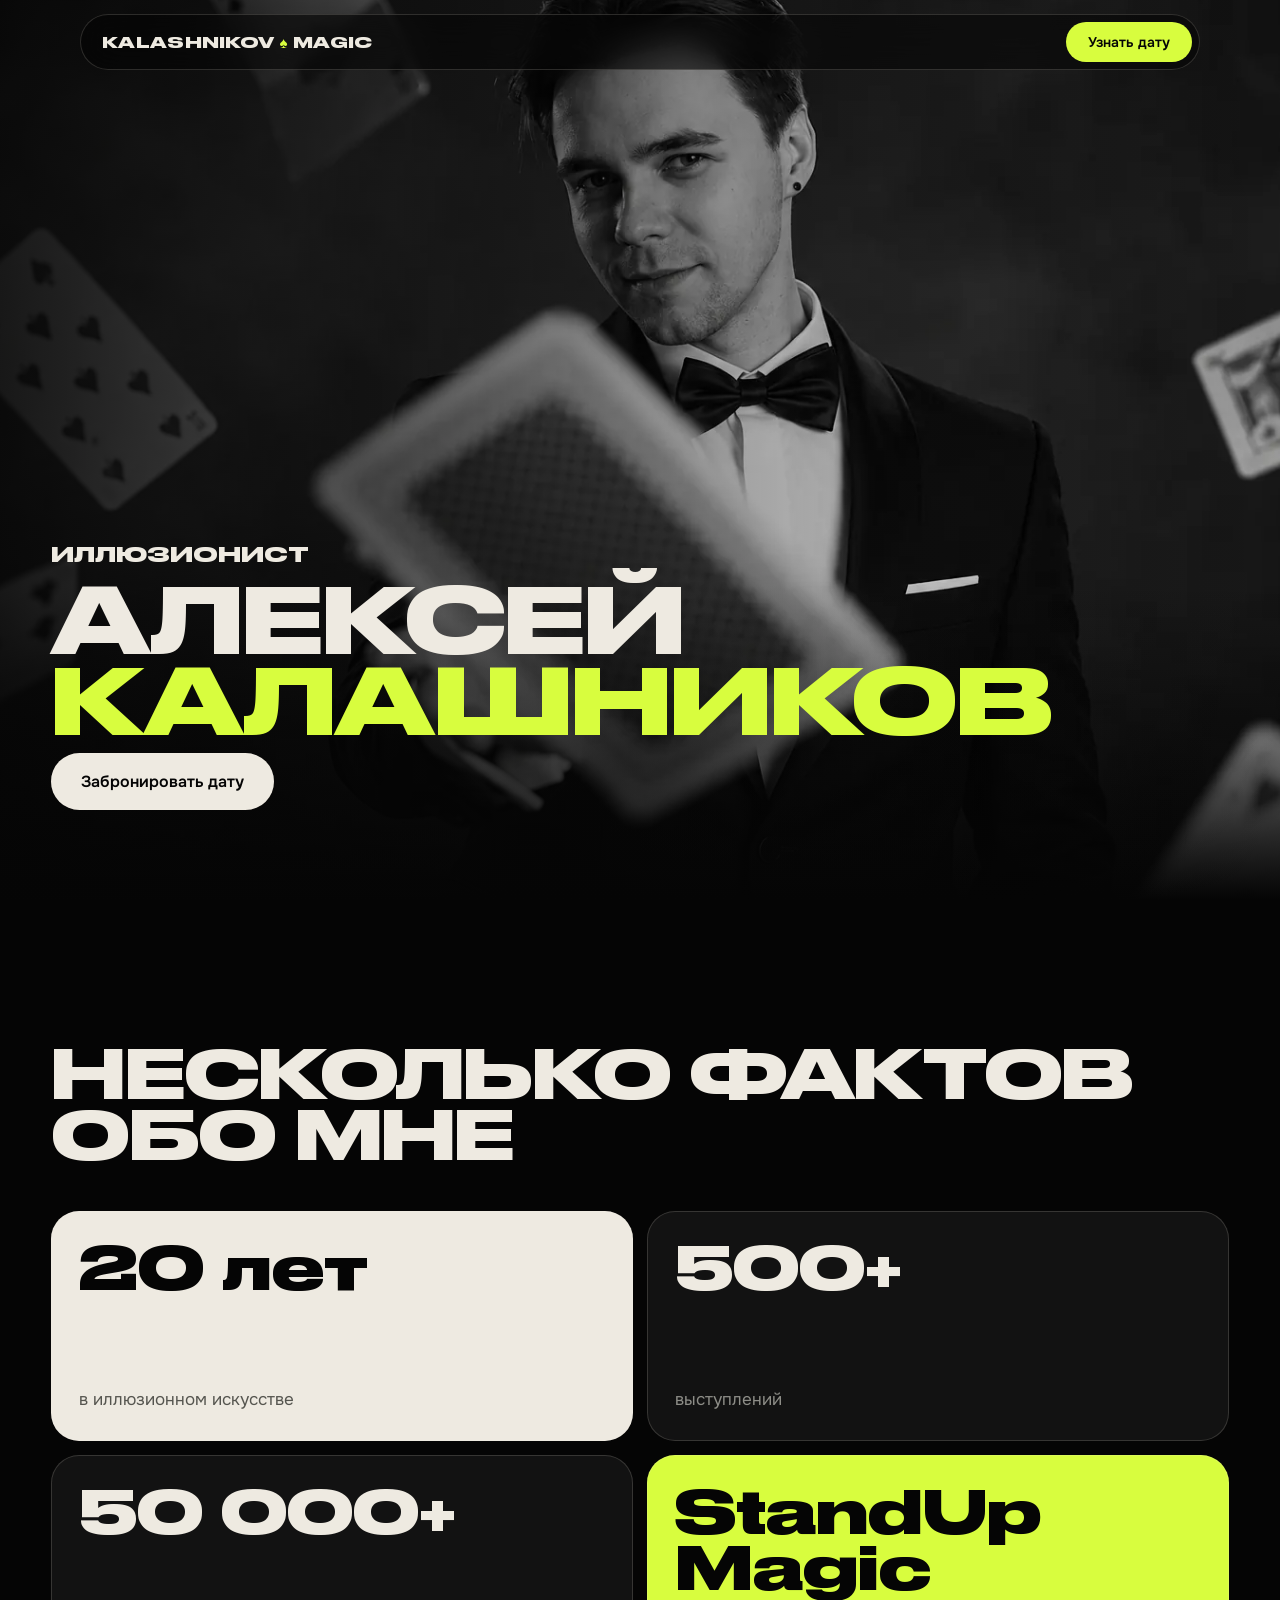
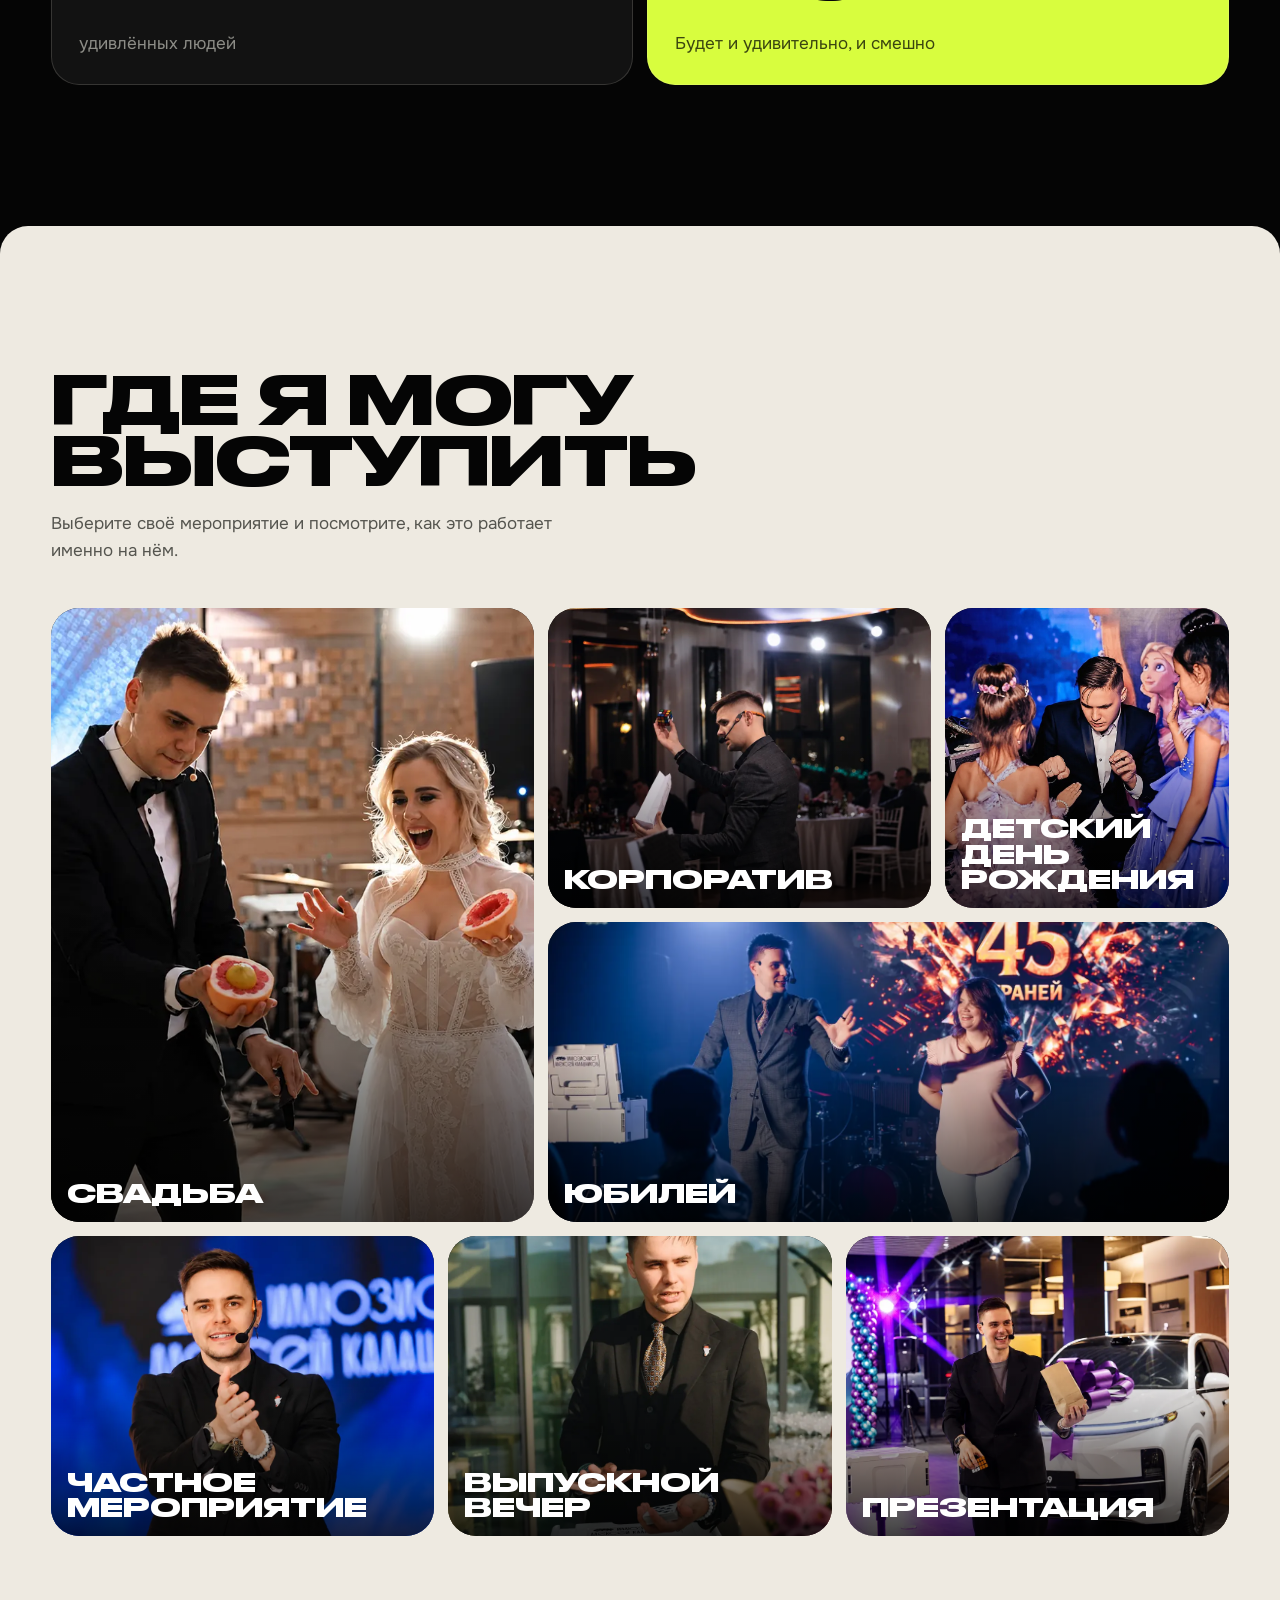
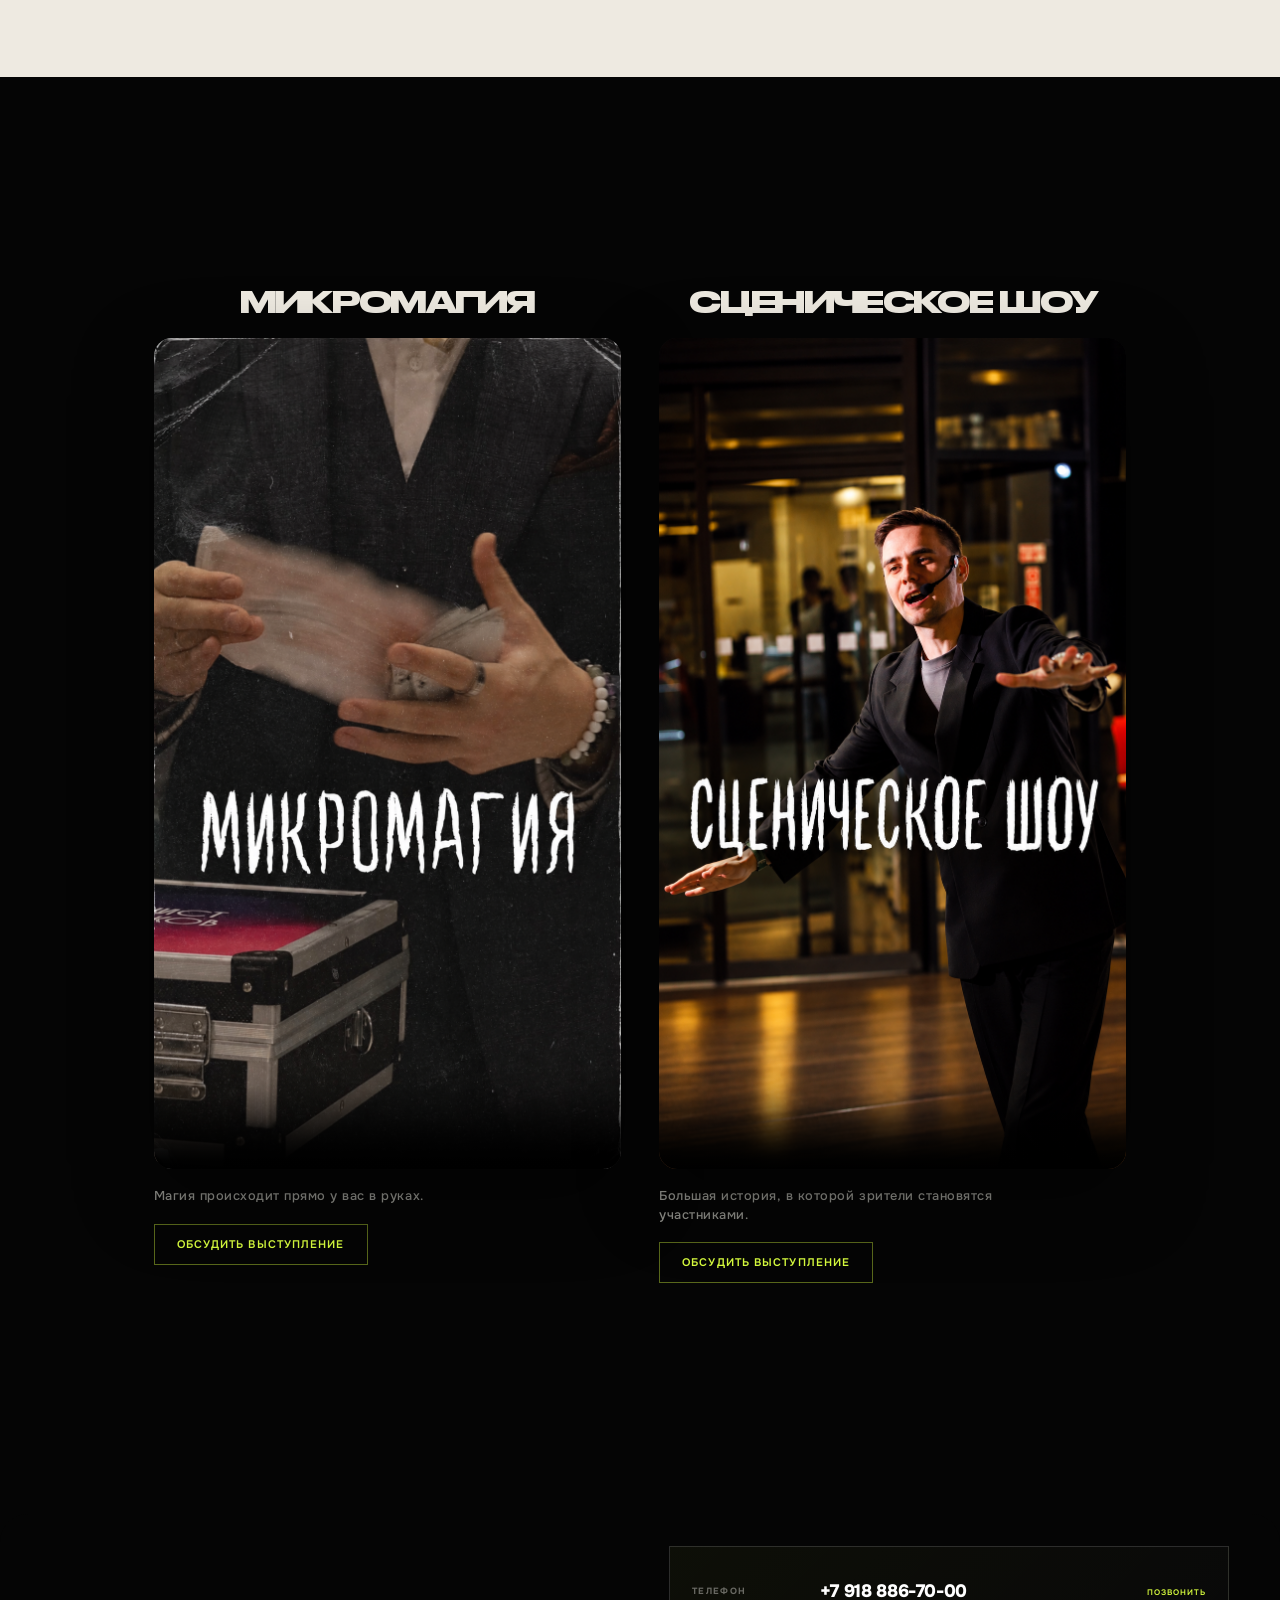
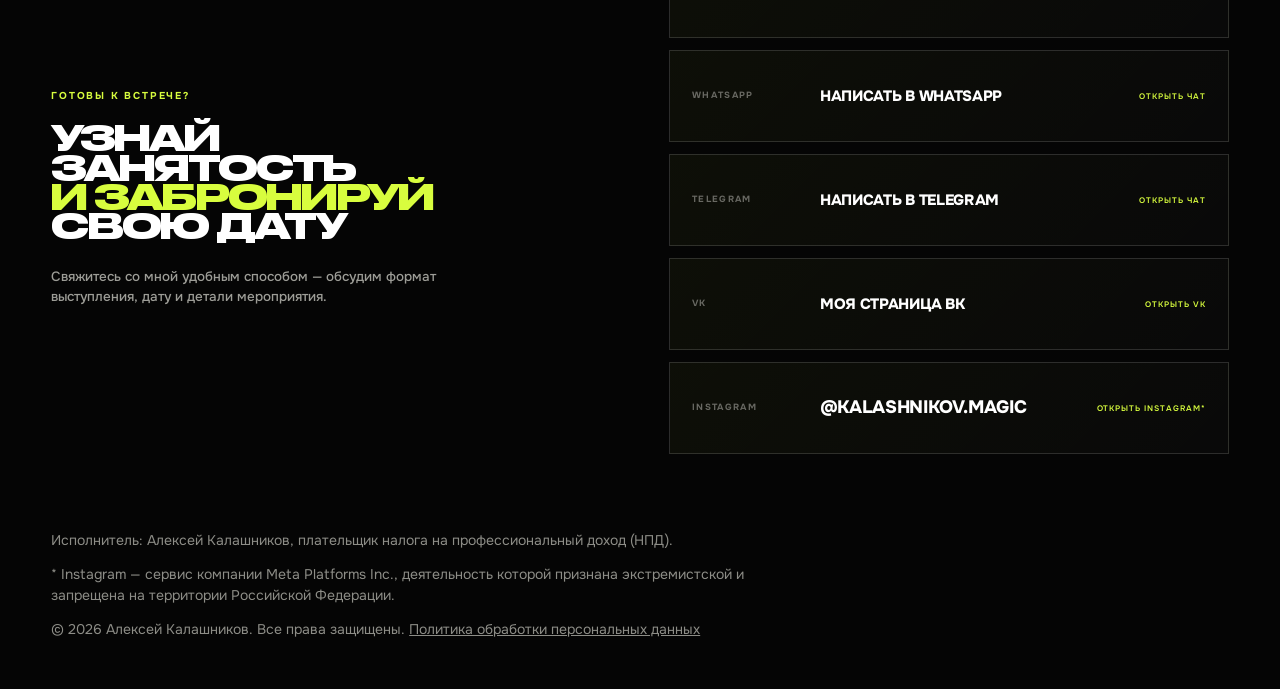
==== index.html @ 6cd31804 "Уменьшить названия форматов выступлений" ====
<!doctype html>
<html lang="ru">
<head>
<meta charset="UTF-8">
<meta name="viewport" content="width=device-width, initial-scale=1, viewport-fit=cover">
<meta name="theme-color" content="#050505">
<title>Фокусник в Ставрополе — иллюзионист Алексей Калашников</title>
<meta name="description" content="Иллюзионист Алексей Калашников в Ставрополе: современная интерактивная магия с юмором для свадеб, корпоративов, юбилеев и презентаций.">
<meta property="og:title" content="Фокусник в Ставрополе — Алексей Калашников"><link rel="canonical" href="https://фокусник-ставрополь.рф/"><meta property="og:image" content="img/hero.webp">
<link rel="preconnect" href="https://fonts.googleapis.com"><link rel="preconnect" href="https://fonts.gstatic.com" crossorigin>
<link href="https://fonts.googleapis.com/css2?family=Onest:wght@400;500;600&display=swap" rel="stylesheet">
<style>
@font-face{font-family:Druk;src:url(druk.woff) format("woff");font-weight:100 900;font-display:swap}
:root{--ink:#050505;--bone:#eeeae1;--lime:#d8fd3e;--mute:#8d8d87;--line:rgba(238,234,225,.16);--r:28px;--ease:cubic-bezier(.22,1,.36,1);--d:Druk,Impact,sans-serif;--b:Onest,system-ui,sans-serif}
*{box-sizing:border-box}html{background:var(--ink);scroll-behavior:smooth;overflow-x:clip}
body{margin:0;width:100%;max-width:100%;min-width:0;background:var(--ink);color:var(--bone);font:400 17px/1.55 var(--b);overflow-x:clip}
main,section,footer{max-width:100%;min-width:0}
img,video{display:block;max-width:100%}a{color:inherit}
h1,h2,h3{font-family:var(--d);font-weight:800;text-transform:uppercase;line-height:.92;margin:0;letter-spacing:-.01em}
h2{font-size:clamp(1.7rem,5.2vw,4.6rem)}
section{padding:clamp(72px,11vw,150px) clamp(18px,4vw,56px)}
.wrap{max-width:1320px;margin:0 auto}
:focus-visible{outline:3px solid var(--lime);outline-offset:3px}
.btn{display:inline-flex;align-items:center;gap:.6em;padding:18px 30px;border-radius:99px;background:var(--lime);color:var(--ink);font:600 16px var(--b);text-decoration:none;border:0;cursor:pointer;transition:transform .35s var(--ease)}
.btn:hover{transform:scale(1.05) rotate(-1.5deg)}
.btn.ghost{background:transparent;color:var(--bone);box-shadow:inset 0 0 0 1.5px var(--line)}
/* header */
.top{position:fixed;z-index:20;top:14px;left:50%;translate:-50% 0;width:min(1120px,calc(100% - 24px));display:flex;align-items:center;justify-content:space-between;padding:8px 8px 8px 22px;border-radius:99px;background:rgba(5,5,5,.55);backdrop-filter:blur(18px);box-shadow:inset 0 0 0 1px var(--line)}
.top b{white-space:nowrap;font:800 15px var(--d);letter-spacing:.02em;text-transform:uppercase}.top b i{color:var(--lime);font-style:normal}
.top .btn{padding:11px 22px;font-size:14px}
/* hero */
.hero{position:relative;min-height:100svh;padding:0;display:flex;align-items:flex-end;isolation:isolate;overflow:hidden}
.hero__img{max-width:none;position:absolute;inset:-4%;width:108%;height:108%;object-fit:cover;object-position:70% 20%;z-index:-2;transition:transform .4s ease-out}
.hero::after{content:"";position:absolute;inset:0;z-index:-1;background:linear-gradient(90deg,rgba(5,5,5,.88) 0%,rgba(5,5,5,.35) 55%,transparent),linear-gradient(0deg,var(--ink),transparent 35%)}
.hero__in{padding:0 clamp(18px,4vw,56px) clamp(40px,7vw,90px);width:100%;max-width:1320px;margin:0 auto}
h1{font-size:clamp(1.5rem,7vw,7.4rem);line-height:.9}
h1 span{display:block;overflow:visible}h1 span>em{display:block;font-style:normal;animation:rise 1.1s var(--ease) both}
h1 span:nth-child(2)>em{animation-delay:.12s;color:var(--lime)}
@keyframes rise{from{transform:translateY(105%)}}
.hero__role{text-align:left;font:800 clamp(1rem,1.6vw,1.45rem)/1 var(--d);text-transform:uppercase;margin:0 0 14px;animation:fade 1s .4s both}.hero p{max-width:34ch;font-size:clamp(18px,2vw,22px);margin:0 0 30px;animation:fade 1s .5s both}.hero .btn{background:var(--bone);color:var(--ink);box-shadow:inset 0 0 0 1px rgba(238,234,225,.16);margin-top:14px;animation:fade 1s .7s both}
@keyframes fade{from{opacity:0}}
/* facts */
.facts{display:grid;grid-template-columns:repeat(6,1fr);gap:14px;margin-top:48px}
.f{border-radius:var(--r);padding:28px;background:#121212;box-shadow:inset 0 0 0 1px var(--line);display:flex;flex-direction:column;justify-content:space-between;min-height:230px}
.f strong{font:800 clamp(1.9rem,4.6vw,4.2rem)/.95 var(--d);overflow-wrap:anywhere}.f span{color:var(--mute);margin-top:18px}
.f:nth-child(1){grid-column:span 3;background:var(--bone);color:var(--ink)}.f:nth-child(1) span{color:#55554f}
.f:nth-child(2),.f:nth-child(3){grid-column:span 3}.f:nth-child(4){grid-column:span 3;background:var(--lime);color:var(--ink)}.f:nth-child(4) span{color:#3a4510}
/* events */
.events{background:var(--bone);color:var(--ink);border-radius:var(--r) var(--r) 0 0}
.events h2{max-width:11ch}.events .sub{color:#55554f;max-width:46ch;margin:22px 0 44px}
.grid{display:grid;grid-template-columns:repeat(12,1fr);grid-auto-rows:clamp(190px,24vw,300px);gap:14px}
.ev{position:relative;overflow:hidden;border:0;padding:0;border-radius:var(--r);cursor:pointer;background:#111;color:#fff;grid-column:span 4}
.ev:nth-child(1){grid-column:span 5;grid-row:span 2}.ev:nth-child(3){grid-column:span 3}.ev:nth-child(4){grid-column:span 7}.ev:nth-child(4) img{object-position:50% 20%}
.ev img{width:100%;height:100%;object-fit:cover;object-position:var(--ev-pos,50% 50%);transition:transform .8s var(--ease)}.ev:nth-child(1){--ev-pos:50% 38%}.ev:nth-child(2){--ev-pos:50% 52%}.ev:nth-child(3){--ev-pos:50% 45%}.ev:nth-child(4){--ev-pos:50% 58%}.ev:nth-child(5){--ev-pos:50% 10%}.ev:nth-child(6){--ev-pos:50% 48%}.ev:nth-child(7){--ev-pos:50% 30%}.ev:hover img{transform:scale(1.06)}
.ev::after{content:"";position:absolute;inset:0;background:linear-gradient(0deg,rgba(0,0,0,.75),transparent 55%)}
.ev span{position:absolute;z-index:1;left:16px;bottom:16px;right:16px;text-align:left;font:800 clamp(1.1rem,2vw,1.7rem)/1 var(--d);text-transform:uppercase}
dialog{border:0;padding:0;border-radius:var(--r);background:#111;color:var(--bone);width:min(920px,calc(100% - 24px));max-height:calc(100svh - 24px);overflow:auto}
dialog::backdrop{background:rgba(0,0,0,.72);backdrop-filter:blur(8px)}
dialog[open]{animation:pop .45s var(--ease)}@keyframes pop{from{opacity:0;transform:translateY(24px) scale(.97)}}
.dl{display:grid;grid-template-columns:1fr 1fr}.dl img{width:100%;height:100%;min-height:320px;object-fit:cover}
.dl div{padding:clamp(24px,4vw,44px);display:flex;flex-direction:column;gap:20px;align-items:flex-start}.dl h3{font-size:clamp(1.8rem,4vw,3rem)}.dl p{margin:0;color:#cfcbc2}
.x{position:absolute;top:12px;right:12px;width:44px;height:44px;border-radius:50%;border:0;background:rgba(5,5,5,.7);color:#fff;font-size:24px;cursor:pointer;z-index:2}
.fm{display:grid;grid-template-columns:repeat(3,1fr);gap:18px;margin-top:48px}.scene5{position:relative;background:#050505;color:var(--bone);}.scene5__inner{width:min(76vw,1180px);margin:0 auto;padding:8vh 0 10vh;display:grid;grid-template-columns:repeat(2,minmax(0,1fr));gap:clamp(24px,3vw,48px)}.scene5__card{position:relative}.scene5__header{text-align:center;margin-bottom:24px}.scene5__header h2{margin:0;color:var(--bone);font:900 clamp(20px,2.2vw,34px)/.88 var(--d);letter-spacing:-.06em;text-transform:uppercase;white-space:nowrap}.scene5__video-wrap{position:relative;width:100%;border-radius:18px;overflow:hidden;background:#101010;box-shadow:0 26px 80px rgba(0,0,0,.45);transition:transform 500ms var(--ease),box-shadow 500ms var(--ease)}.scene5__video-wrap:hover{transform:translateY(-6px);box-shadow:0 34px 95px rgba(0,0,0,.58)}.scene5__video{display:block;width:100%;height:auto;aspect-ratio:9/16;object-fit:cover;background:#101010}.scene5__description{margin:18px 0 0;max-width:42ch;color:#8d8d87;text-align:left;font:500 clamp(12px,1vw,15px)/1.45 var(--b);letter-spacing:.04em}.scene5__booking-cta{display:inline-flex;align-items:center;justify-content:center;margin-top:18px;padding:14px 22px;color:var(--lime);text-decoration:none;border:1px solid rgba(216,253,62,.4);font:600 11px/1 var(--b);letter-spacing:.1em;text-transform:uppercase;transition:background .3s ease,color .3s ease,transform .3s ease}.scene5__booking-cta:hover{background:var(--lime);color:var(--ink);transform:translateY(-2px)}
.play i{width:64px;height:64px;border-radius:50%;background:var(--lime);display:grid;place-items:center;transition:transform .35s var(--ease)}.play:hover i{transform:scale(1.12)}
.play i::before{content:"";border-left:18px solid var(--ink);border-block:11px solid transparent;margin-left:5px}
.fc .btn{align-self:flex-start;padding:14px 24px;font-size:15px}
/* contact */
.book{background:#050505;color:var(--bone);border-radius:var(--r) var(--r) 0 0;padding-top:0;padding-bottom:0}
.contact-wrap{position:relative;max-width:1280px;min-height:0;margin:0 auto;padding:32px 0 28px;display:grid;grid-template-columns:minmax(320px,.9fr) minmax(420px,1.1fr);gap:clamp(30px,5vw,70px);align-items:center}
.contact-copy{max-width:600px}
.contact-eyebrow{margin:0 0 22px;color:var(--lime);font:700 10px/1 var(--b);letter-spacing:.18em}
.contact-copy h2{margin:0;color:#fff;font:900 clamp(24px,2.6vw,40px)/.88 var(--d);letter-spacing:-.06em;text-transform:uppercase}
.contact-copy h2 span{color:var(--lime)}
.contact-lead{max-width:43ch;margin:26px 0 0;color:#9d9d97;font:500 clamp(13px,1.05vw,16px)/1.55 var(--b)}
.contact-actions{display:flex;flex-direction:column;gap:12px;width:100%;max-width:560px;justify-self:end}
.contact-action{position:relative;display:grid;grid-template-columns:110px 1fr auto;align-items:center;gap:18px;min-height:92px;padding:20px 22px;color:#fff;text-decoration:none;border:1px solid rgba(255,255,255,.14);background:linear-gradient(135deg,rgba(216,253,62,.04),rgba(255,255,255,.015));transition:transform .4s var(--ease),border-color .35s ease,background .35s ease;overflow:hidden}
.contact-action::before{content:"";position:absolute;inset:0;width:3px;background:var(--lime);transform:scaleY(0);transform-origin:center;transition:transform .4s var(--ease)}
.contact-action:hover{transform:translateX(6px);border-color:rgba(216,253,62,.4);background:linear-gradient(135deg,rgba(216,253,62,.08),rgba(255,255,255,.02))}
.contact-action:hover::before{transform:scaleY(1)}
.contact-action-label{font:700 9px/1 var(--b);letter-spacing:.15em;color:#696963}
.contact-action strong{font:800 18px/1.1 var(--b);letter-spacing:-.02em}
.contact-action small{font:600 8px/1 var(--b);letter-spacing:.12em;color:var(--lime);white-space:nowrap}
.contact-action--whatsapp strong,.contact-action--vk strong,.contact-action--telegram strong{font-size:15px}
@media(max-width:820px){
.contact-wrap{width:88%;min-height:0;padding:36px 0 28px;display:flex;flex-direction:column;align-items:stretch;justify-content:center;gap:42px}
.contact-copy h2{font-size:clamp(22px,6.3vw,38px)}
.contact-lead{margin-top:20px;font-size:11px;line-height:1.5}
.contact-actions{max-width:none;gap:10px}
.contact-action{grid-template-columns:78px 1fr auto;gap:10px;min-height:76px;padding:15px 14px}
.contact-action strong{font-size:13px}
.contact-action--whatsapp strong,.contact-action--vk strong,.contact-action--telegram strong{font-size:12px}
.contact-action-label{font-size:8px}
.contact-action small{font-size:7px}
}
.book h2{max-width:12ch}.book .sub{max-width:44ch;margin:22px 0 40px;font-size:19px}
.tel{display:block;font:800 clamp(1.5rem,6.2vw,5.6rem)/1 var(--d);text-decoration:none;margin-bottom:34px;white-space:nowrap}
.ch{display:flex;flex-wrap:wrap;gap:12px}.ch .btn{background:var(--ink);color:var(--lime)}.ch .btn.ghost{background:transparent;color:var(--ink);box-shadow:inset 0 0 0 1.5px var(--ink)}
#pick{margin:0 0 20px;font-weight:600;min-height:1.5em}
footer{background:var(--ink);padding:48px clamp(18px,4vw,56px);color:var(--mute);font-size:14px}
footer .wrap{display:grid;gap:12px}footer p{margin:0;max-width:80ch}
@media(max-width:820px){
section{padding-left:16px;padding-right:16px}
.ev span{font-size:clamp(16px,4.2vw,22px);line-height:.95;max-width:100%;overflow-wrap:anywhere;text-shadow:0 2px 10px rgba(0,0,0,.55)}
.ev:nth-child(2) span{font-size:clamp(11px,3vw,17px)}
.ev:nth-child(3) span{font-size:clamp(12px,3.2vw,18px)}
.ev:nth-child(5) span{font-size:clamp(10px,2.8vw,15px)}
.ev:nth-child(7) span{font-size:clamp(10px,2.7vw,15px)}
/* В этой карточке уменьшаем только «Выпускной вечер». «Презентация» (7-я карточка) сохраняет стандартный размер. */
.ev:nth-child(6) span{font-size:clamp(10px,2.7vw,15px)}
.ev:nth-child(7) span{font-size:clamp(16px,4.2vw,22px)}
.top{width:calc(100vw - 24px);max-width:calc(100vw - 24px)}
.hero__in{width:100%;max-width:100%;padding-left:16px;padding-right:16px}
.scene5__inner{width:100%;padding:8vh 6vw 12vh;display:flex;flex-direction:column;gap:11vh}.scene5__header{text-align:center;margin-bottom:3vh}.scene5__header h2{font-size:8.6vw}.scene5__description{text-align:center;margin:2.2vh 5vw 0;font-size:12px}.scene5__booking-cta{align-self:center;margin-top:16px}
.fm,.dl{grid-template-columns:1fr}.dl img{min-height:220px;max-height:260px}
.facts .f,.f:nth-child(n){grid-column:span 6}.f{min-height:125px}.f:nth-child(5){flex-direction:column;align-items:flex-start}
.grid{grid-template-columns:1fr 1fr}.ev,.ev:nth-child(n){grid-column:span 1;grid-row:span 1}.ev:nth-child(1),.ev:nth-child(4),.ev:nth-child(7){grid-column:span 2}
.hero::after{background:linear-gradient(0deg,var(--ink) 8%,rgba(5,5,5,.5) 55%,transparent)}.hero__img{object-position:58% 30%}
.top b{font-size:11px}.top{padding-left:16px}.top .btn{padding:10px 16px;font-size:13px;white-space:nowrap}}
@media(prefers-reduced-motion:reduce){*{animation:none!important;transition:none!important}html{scroll-behavior:auto}}
</style>
</head>
<body>
<header class="top"><b>Kalashnikov <i>♠</i> Magic</b><a class="btn" href="#book">Узнать дату</a></header>
<main>
<section class="hero" id="hero">
  <img class="hero__img" id="himg" src="img/hero.webp" alt="Иллюзионист Алексей Калашников с летящими игральными картами" fetchpriority="high">
  <div class="hero__in">
    
    <div class="hero__role">Иллюзионист</div><h1><span><em>Алексей</em></span><span><em>Калашников</em></span></h1>
    <a class="btn" href="#book">Забронировать дату</a>
  </div>
</section>

<section id="about"><div class="wrap">
  <h2>Несколько фактов<br>обо мне</h2>
  <div class="facts">
    <div class="f"><strong>20 лет</strong><span>в иллюзионном искусстве</span></div>
    <div class="f"><strong>500+</strong><span>выступлений</span></div>
    <div class="f"><strong>50 000+</strong><span>удивлённых людей</span></div>
    <div class="f"><strong>StandUp Magic</strong><span>Будет и удивительно, и смешно</span></div>
  </div>
</div></section>

<section class="events" id="events"><div class="wrap">
  <h2>Где я могу выступить</h2>
  <p class="sub">Выберите своё мероприятие и посмотрите, как это работает именно на нём.</p>
  <div class="grid"><button class="ev" data-k="СВАДЬБА"><img src="img/wed.webp" alt="" loading="lazy"><span>Свадьба</span></button><button class="ev" data-k="КОРПОРАТИВ"><img src="img/corp.webp" alt="" loading="lazy"><span>Корпоратив</span></button><button class="ev" data-k="ДЕТСКИЙ ДЕНЬ РОЖДЕНИЯ"><img src="img/kids.webp" alt="" loading="lazy"><span>Детский день рождения</span></button><button class="ev" data-k="ЮБИЛЕЙ"><img src="img/jub.webp" alt="" loading="lazy"><span>Юбилей</span></button><button class="ev" data-k="ЧАСТНОЕ МЕРОПРИЯТИЕ"><img src="img/priv.webp" alt="" loading="lazy"><span>Частное мероприятие</span></button><button class="ev" data-k="ВЫПУСКНОЙ ВЕЧЕР"><img src="img/school.webp" alt="" loading="lazy"><span>Выпускной вечер</span></button><button class="ev" data-k="ПРЕЗЕНТАЦИЯ"><img src="img/pres.webp" alt="" loading="lazy"><span>Презентация</span></button></div>
</div></section>

<dialog id="dlg" aria-labelledby="dt"><button class="x" id="dx" aria-label="Закрыть">×</button>
  <div class="dl"><img id="di" src="" alt=""><div><h3 id="dt"></h3><p id="dp"></p><a class="btn" id="dc" href="#book">Обсудить выступление</a></div></div>
</dialog>

<section class="scene5" id="scene5" data-scene="scene5">
      <div class="scene5__inner">
        <article class="scene5__card scene5__card--micro">
          <div class="scene5__header">
            <h2>МИКРОМАГИЯ</h2>
          </div>
          <div class="scene5__video-wrap">
            <video class="scene5__video" src="assets/video/micro.mp4" poster="img/micro-preview.PNG" controls playsinline preload="metadata"></video>
          </div>
          <p class="scene5__description">Магия происходит прямо у вас в руках.</p>
          <a class="scene-booking-cta scene5__booking-cta" href="#book">ОБСУДИТЬ ВЫСТУПЛЕНИЕ</a>
        </article>
        <article class="scene5__card scene5__card--stage">
          <div class="scene5__header">
            <h2>СЦЕНИЧЕСКОЕ ШОУ</h2>
          </div>
          <div class="scene5__video-wrap">
            <video class="scene5__video" src="assets/video/stage.mp4" poster="img/stage-preview.PNG" controls playsinline preload="metadata"></video>
          </div>
          <p class="scene5__description">Большая история, в которой зрители становятся участниками.</p>
          <a class="scene-booking-cta scene5__booking-cta" href="#book">ОБСУДИТЬ ВЫСТУПЛЕНИЕ</a>
        </article>
      </div>
    </section>

<section class="book" id="book">
  <div class="contact-wrap">
    <div class="contact-copy">
      <p class="contact-eyebrow">ГОТОВЫ К ВСТРЕЧЕ?</p>
      <h2>УЗНАЙ ЗАНЯТОСТЬ<br><span>И ЗАБРОНИРУЙ</span><br>СВОЮ ДАТУ</h2>
      <p class="contact-lead">Свяжитесь со мной удобным способом — обсудим формат выступления, дату и детали мероприятия.</p>
    </div>
    <div class="contact-actions">
      <a class="contact-action contact-action--phone" href="tel:+79188867000">
        <span class="contact-action-label">ТЕЛЕФОН</span>
        <strong>+7 918 886-70-00</strong>
        <small>ПОЗВОНИТЬ</small>
      </a>
      <a class="contact-action contact-action--whatsapp" id="wa" href="https://wa.me/79188867000" target="_blank" rel="noopener noreferrer">
        <span class="contact-action-label">WHATSAPP</span>
        <strong>НАПИСАТЬ В WHATSAPP</strong>
        <small>ОТКРЫТЬ ЧАТ</small>
      </a>
      <a class="contact-action contact-action--telegram" href="https://t.me/kalashnikov_magic" target="_blank" rel="noopener noreferrer">
        <span class="contact-action-label">TELEGRAM</span>
        <strong>НАПИСАТЬ В TELEGRAM</strong>
        <small>ОТКРЫТЬ ЧАТ</small>
      </a>
      <a class="contact-action contact-action--vk" href="https://vk.ru/kalashnikovmagic" target="_blank" rel="noopener noreferrer">
        <span class="contact-action-label">VK</span>
        <strong>МОЯ СТРАНИЦА ВК</strong>
        <small>ОТКРЫТЬ VK</small>
      </a>
      <a class="contact-action contact-action--instagram" href="https://www.instagram.com/kalashnikov.magic/" target="_blank" rel="noopener noreferrer">
        <span class="contact-action-label">INSTAGRAM</span>
        <strong>@KALASHNIKOV.MAGIC</strong>
        <small>ОТКРЫТЬ INSTAGRAM*</small>
      </a>
    </div>
  </div>
</section>
</main>
<footer><div class="wrap">
  <p>Исполнитель: Алексей Калашников, плательщик налога на профессиональный доход (НПД).</p>
  <p>* Instagram — сервис компании Meta Platforms Inc., деятельность которой признана экстремистской и запрещена на территории Российской Федерации.</p>
  <p>© 2026 Алексей Калашников. Все права защищены. <a href="privacy.html">Политика обработки персональных данных</a></p>
</div></footer>
<script>
const EV={"СВАДЬБА": {"t": "Свадьба", "x": "Свадьба должна запоминаться не только молодожёнам, но и каждому гостю. Моя задача - создать живые эмоции и объединить людей, которые часто видят друг друга впервые. Современная интерактивная магия помогает быстро познакомить гостей, вовлечь их в происходящее и создать десятки моментов, которые ещё долго будут обсуждать после праздника. Никаких устаревших номеров - только динамичное шоу, юмор и настоящее удивление.", "i": "img/wed.webp"}, "КОРПОРАТИВ": {"t": "Корпоратив", "x": "Корпоратив - это не просто ужин и музыка. Это возможность подарить сотрудникам яркие эмоции и сделать мероприятие действительно особенным. Во время выступления гости становятся участниками невероятных событий, а магия происходит буквально у них в руках. Такой формат одинаково хорошо работает как для небольших компаний, так и для крупных корпоративных праздников.", "i": "img/corp.webp"}, "ДЕТСКИЙ ДЕНЬ РОЖДЕНИЯ": {"t": "Детский день рождения", "x": "Дети искренне верят в чудеса, а значит магия для них работает особенно ярко. В программе много интерактива, юмора и удивительных моментов, где именинник и его друзья становятся главными героями представления. Такой праздник оставляет воспоминания, которые дети ещё долго рассказывают своим друзьям.", "i": "img/kids.webp"}, "ЮБИЛЕЙ": {"t": "Юбилей", "x": "Юбилей - повод собрать самых близких людей и создать атмосферу настоящего праздника. Моя программа помогает удивить гостей любого возраста, добавить в вечер яркие впечатления и сделать событие по-настоящему уникальным. Магия становится частью праздника и органично вписывается в его атмосферу.", "i": "img/jub.webp"}, "ЧАСТНОЕ МЕРОПРИЯТИЕ": {"t": "Частное мероприятие", "x": "Если вы хотите добавить в свой праздник эффект неожиданности и яркие эмоции, современное магическое шоу станет отличным решением. Интерактивный формат позволяет каждому гостю почувствовать себя частью происходящего и получить впечатления, которые невозможно повторить через экран телефона.", "i": "img/priv.webp"}, "ПРЕЗЕНТАЦИЯ": {"t": "Презентация", "x": "Магия отлично привлекает внимание к продукту, услуге или бренду. Я помогаю превратить обычную презентацию в событие, которое запомнится аудитории. Информация подаётся через эмоции и удивление, благодаря чему гости лучше вовлекаются в происходящее и дольше помнят ключевые сообщения компании.", "i": "img/pres.webp"}, "ВЫПУСКНОЙ ВЕЧЕР": {"t": "Выпускной вечер", "x": "Выпускной бывает только один раз в жизни. Моё выступление помогает сделать этот день по-настоящему особенным и наполнить его моментами, которые будут вспоминать спустя годы. Современная магия, юмор и участие самих выпускников создают атмосферу настоящего праздника и яркого финала важного жизненного этапа.", "i": "img/school.webp"}},$=s=>document.querySelector(s),dlg=$('#dlg'),wa=$('#wa'),pick=$('#pick');
function choose(t){pick.textContent='Вы выбрали: '+t;wa.href='https://wa.me/79188867000?text='+encodeURIComponent('Здравствуйте! Интересует выступление: '+t+'. Подскажите, свободна ли дата?')}
document.querySelectorAll('.ev').forEach(b=>b.onclick=()=>{const e=EV[b.dataset.k];$('#dt').textContent=e.t;$('#dp').textContent=e.x;$('#di').src=e.i;dlg.dataset.t=e.t.toLowerCase();dlg.showModal()});
$('#dx').onclick=()=>dlg.close();dlg.onclick=e=>{if(e.target===dlg)dlg.close()};
$('#dc').onclick=()=>{choose(dlg.dataset.t);dlg.close()};
document.querySelectorAll('[data-ev]').forEach(a=>a.onclick=()=>choose(a.dataset.ev));
document.querySelectorAll('.play').forEach(p=>p.onclick=()=>{const w=p.parentElement,v=w.querySelector('video'),img=w.querySelector('img');p.hidden=true;img.hidden=true;v.hidden=false;v.controls=true;v.load();v.play().catch(()=>{});});

const hi=$('#himg');if(!matchMedia('(prefers-reduced-motion:reduce)').matches&&matchMedia('(pointer:fine)').matches)addEventListener('pointermove',e=>{hi.style.transform=`translate(${(e.clientX/innerWidth-.5)*-18}px,${(e.clientY/innerHeight-.5)*-12}px)`});
</script>
</body>
</html>
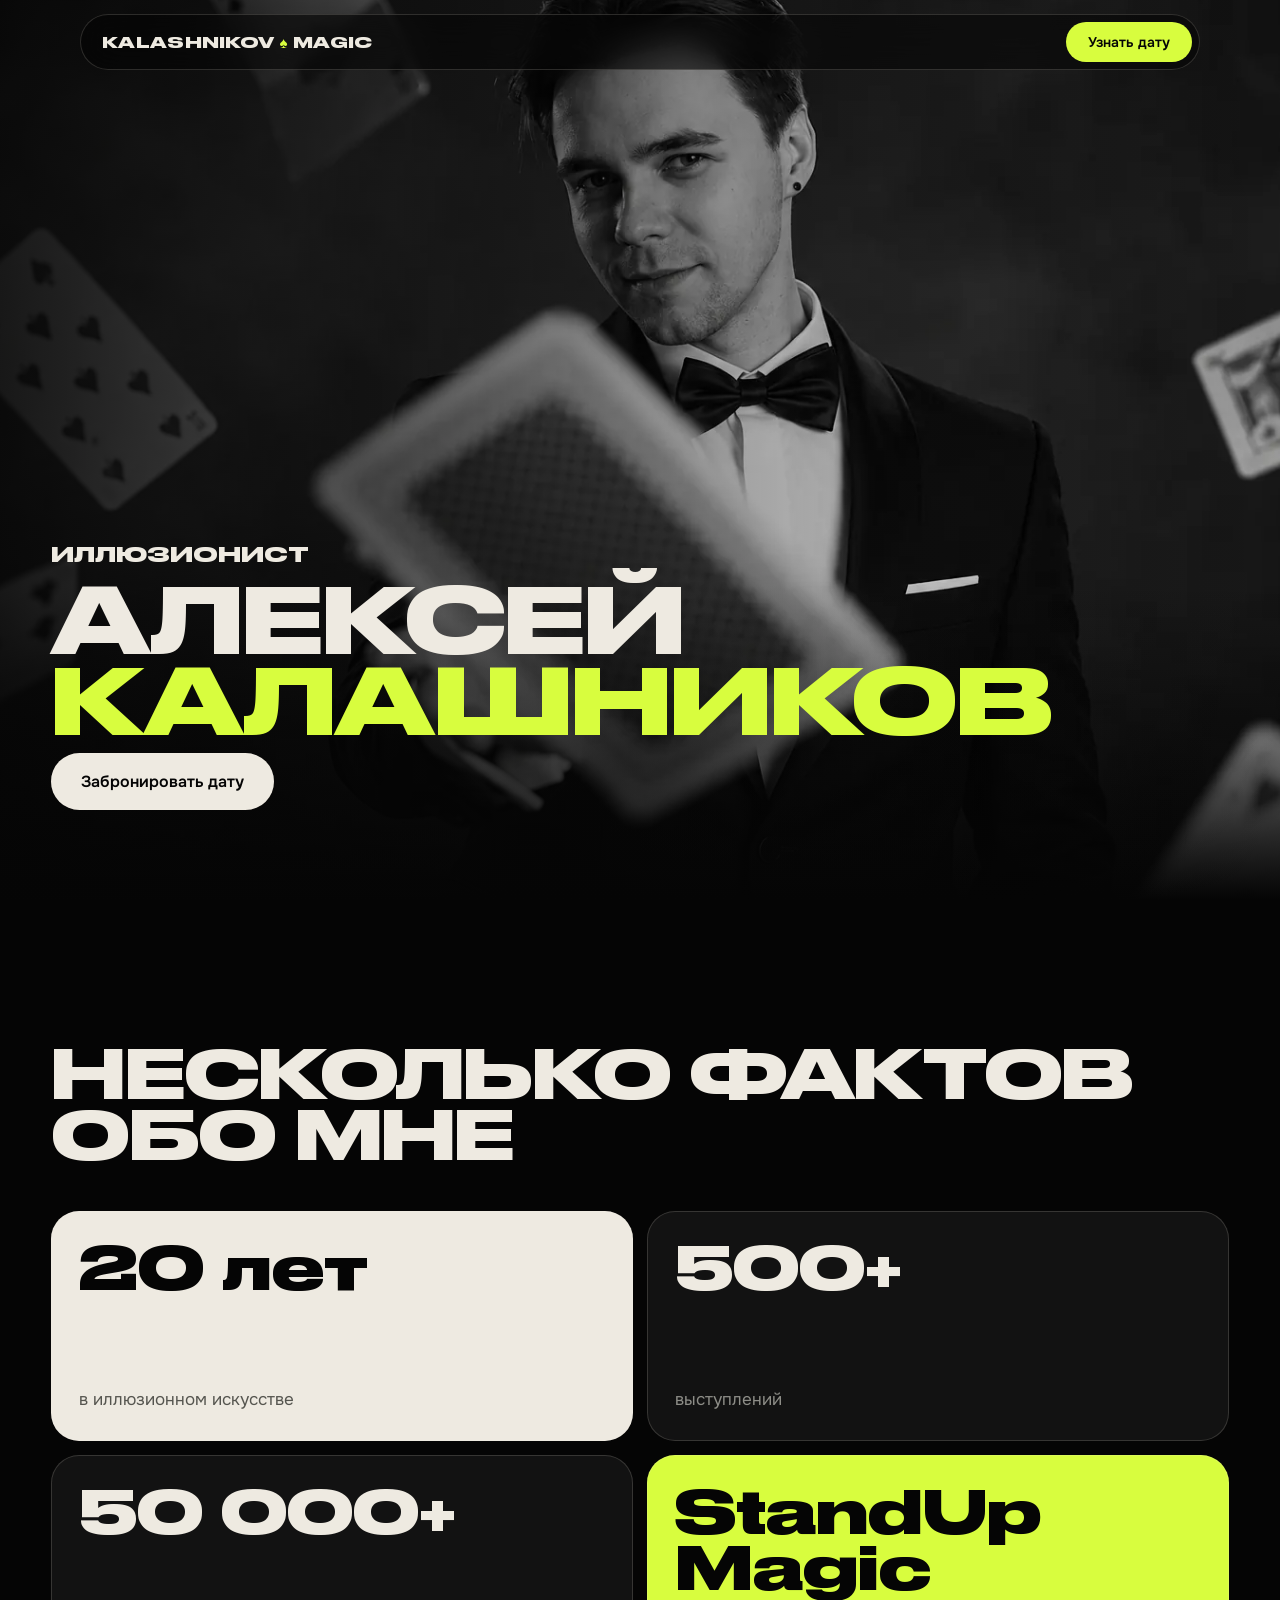
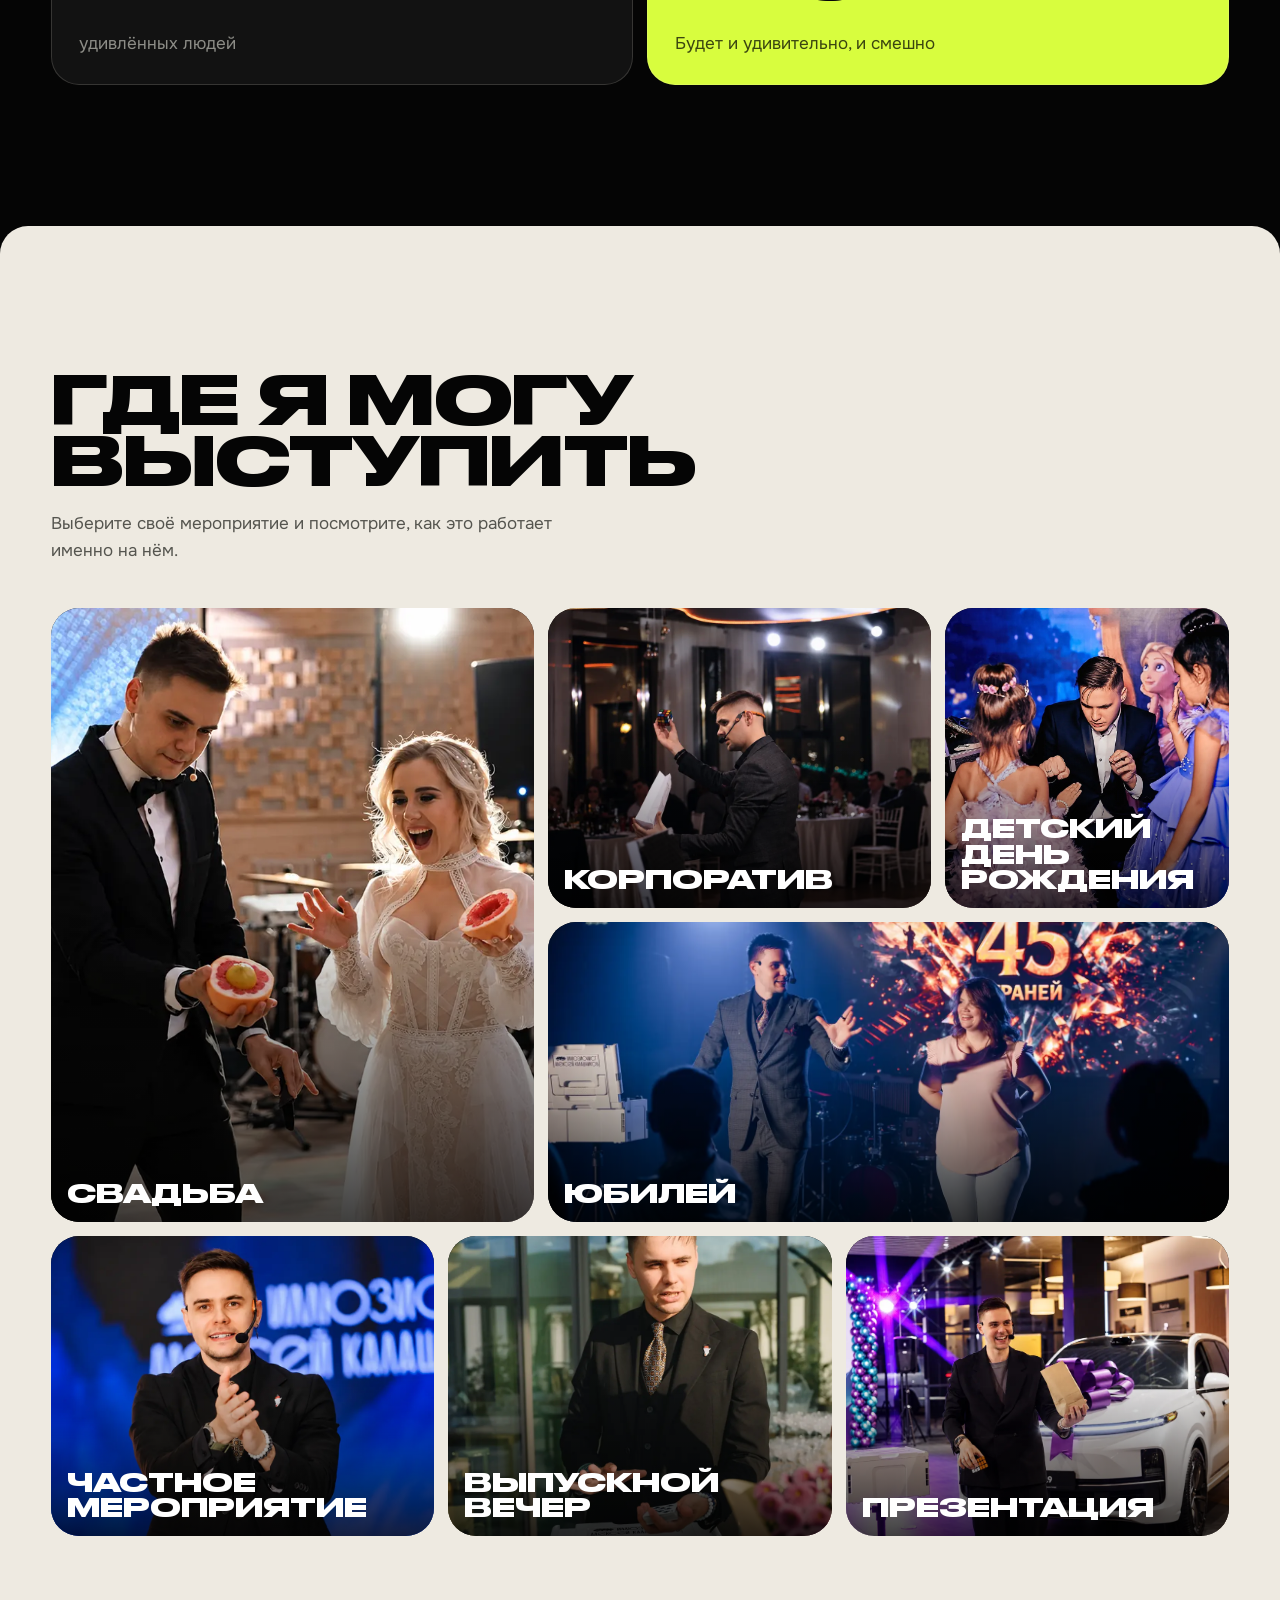
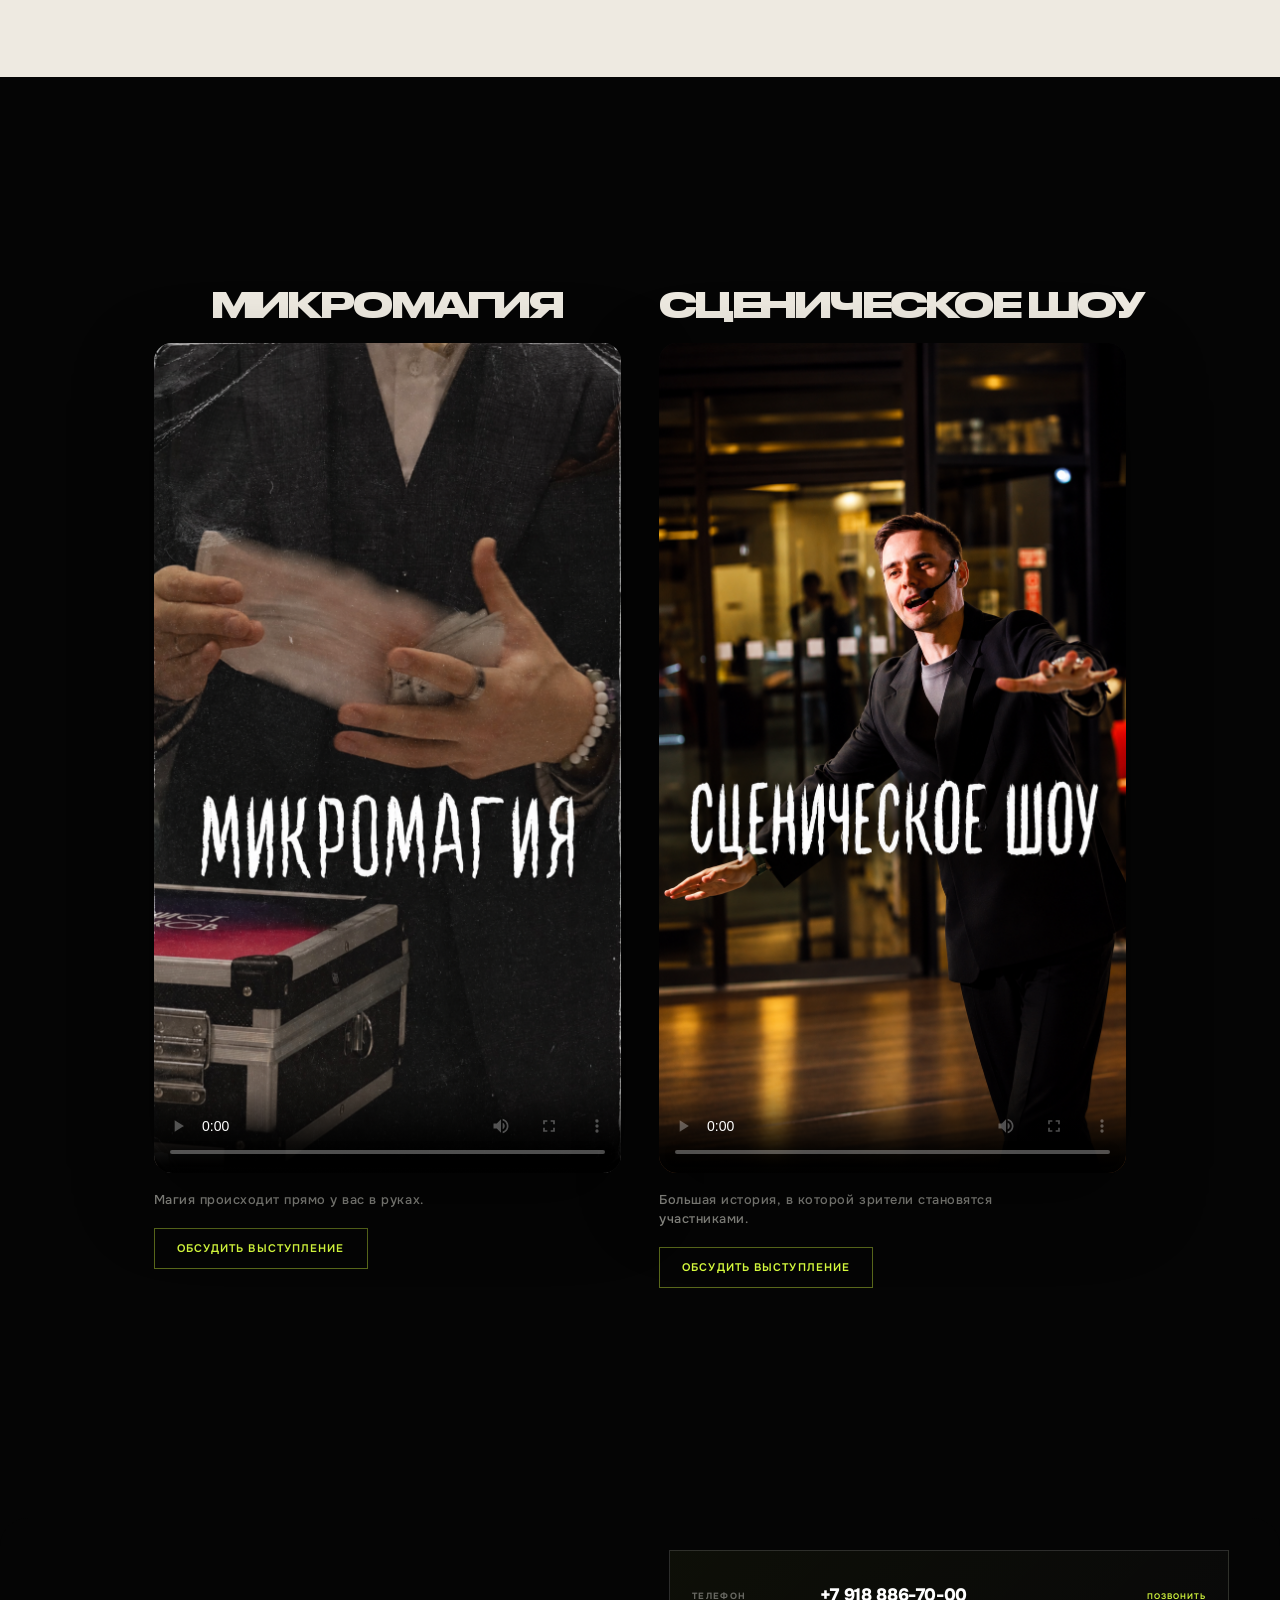
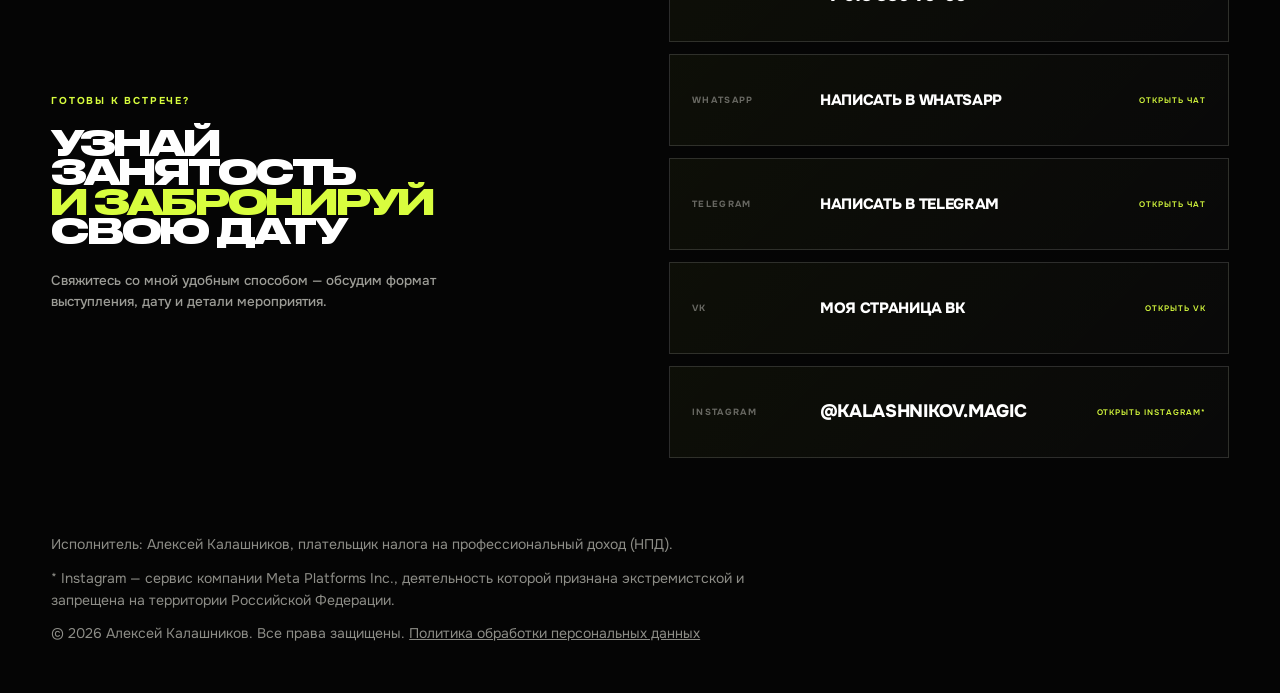
==== commit 0f934433: "Вернуть размер текста над видео" ====
--- a/index.html
+++ b/index.html
@@ -60,7 +60,7 @@
 .dl{display:grid;grid-template-columns:1fr 1fr}.dl img{width:100%;height:100%;min-height:320px;object-fit:cover}
 .dl div{padding:clamp(24px,4vw,44px);display:flex;flex-direction:column;gap:20px;align-items:flex-start}.dl h3{font-size:clamp(1.8rem,4vw,3rem)}.dl p{margin:0;color:#cfcbc2}
 .x{position:absolute;top:12px;right:12px;width:44px;height:44px;border-radius:50%;border:0;background:rgba(5,5,5,.7);color:#fff;font-size:24px;cursor:pointer;z-index:2}
-.fm{display:grid;grid-template-columns:repeat(3,1fr);gap:18px;margin-top:48px}.scene5{position:relative;background:#050505;color:var(--bone);}.scene5__inner{width:min(76vw,1180px);margin:0 auto;padding:8vh 0 10vh;display:grid;grid-template-columns:repeat(2,minmax(0,1fr));gap:clamp(24px,3vw,48px)}.scene5__card{position:relative}.scene5__header{text-align:center;margin-bottom:24px}.scene5__header h2{margin:0;color:var(--bone);font:900 clamp(20px,2.2vw,34px)/.88 var(--d);letter-spacing:-.06em;text-transform:uppercase;white-space:nowrap}.scene5__video-wrap{position:relative;width:100%;border-radius:18px;overflow:hidden;background:#101010;box-shadow:0 26px 80px rgba(0,0,0,.45);transition:transform 500ms var(--ease),box-shadow 500ms var(--ease)}.scene5__video-wrap:hover{transform:translateY(-6px);box-shadow:0 34px 95px rgba(0,0,0,.58)}.scene5__video{display:block;width:100%;height:auto;aspect-ratio:9/16;object-fit:cover;background:#101010}.scene5__description{margin:18px 0 0;max-width:42ch;color:#8d8d87;text-align:left;font:500 clamp(12px,1vw,15px)/1.45 var(--b);letter-spacing:.04em}.scene5__booking-cta{display:inline-flex;align-items:center;justify-content:center;margin-top:18px;padding:14px 22px;color:var(--lime);text-decoration:none;border:1px solid rgba(216,253,62,.4);font:600 11px/1 var(--b);letter-spacing:.1em;text-transform:uppercase;transition:background .3s ease,color .3s ease,transform .3s ease}.scene5__booking-cta:hover{background:var(--lime);color:var(--ink);transform:translateY(-2px)}
+.fm{display:grid;grid-template-columns:repeat(3,1fr);gap:18px;margin-top:48px}.scene5{position:relative;background:#050505;color:var(--bone);}.scene5__inner{width:min(76vw,1180px);margin:0 auto;padding:8vh 0 10vh;display:grid;grid-template-columns:repeat(2,minmax(0,1fr));gap:clamp(24px,3vw,48px)}.scene5__card{position:relative}.scene5__header{text-align:center;margin-bottom:24px}.scene5__header h2{margin:0;color:var(--bone);font:900 clamp(24px,2.6vw,40px)/.88 var(--d);letter-spacing:-.06em;text-transform:uppercase;white-space:nowrap}.scene5__video-wrap{position:relative;width:100%;border-radius:18px;overflow:hidden;background:#101010;box-shadow:0 26px 80px rgba(0,0,0,.45);transition:transform 500ms var(--ease),box-shadow 500ms var(--ease)}.scene5__video-wrap:hover{transform:translateY(-6px);box-shadow:0 34px 95px rgba(0,0,0,.58)}.scene5__video{display:block;width:100%;height:auto;aspect-ratio:9/16;object-fit:cover;background:#101010}.scene5__description{margin:18px 0 0;max-width:42ch;color:#8d8d87;text-align:left;font:500 clamp(12px,1vw,15px)/1.45 var(--b);letter-spacing:.04em}.scene5__booking-cta{display:inline-flex;align-items:center;justify-content:center;margin-top:18px;padding:14px 22px;color:var(--lime);text-decoration:none;border:1px solid rgba(216,253,62,.4);font:600 11px/1 var(--b);letter-spacing:.1em;text-transform:uppercase;transition:background .3s ease,color .3s ease,transform .3s ease}.scene5__booking-cta:hover{background:var(--lime);color:var(--ink);transform:translateY(-2px)}
 .play i{width:64px;height:64px;border-radius:50%;background:var(--lime);display:grid;place-items:center;transition:transform .35s var(--ease)}.play:hover i{transform:scale(1.12)}
 .play i::before{content:"";border-left:18px solid var(--ink);border-block:11px solid transparent;margin-left:5px}
 .fc .btn{align-self:flex-start;padding:14px 24px;font-size:15px}
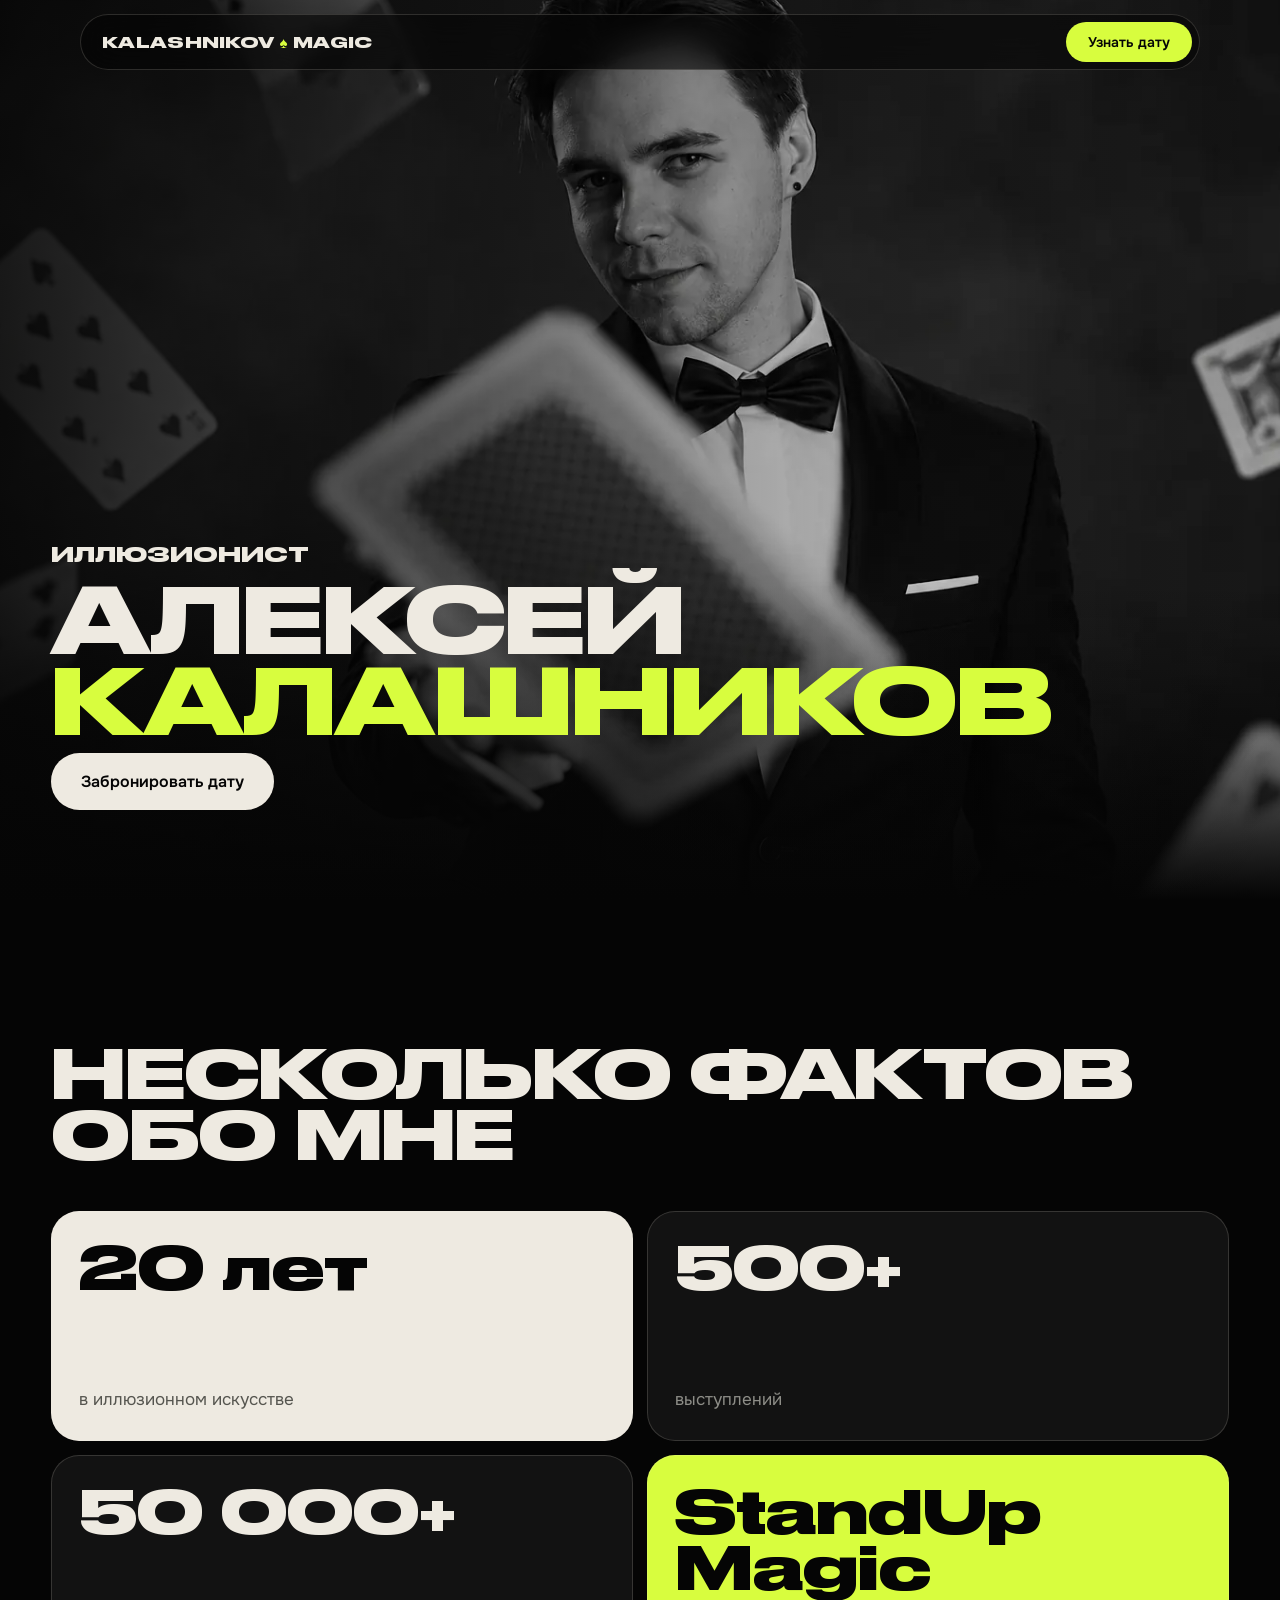
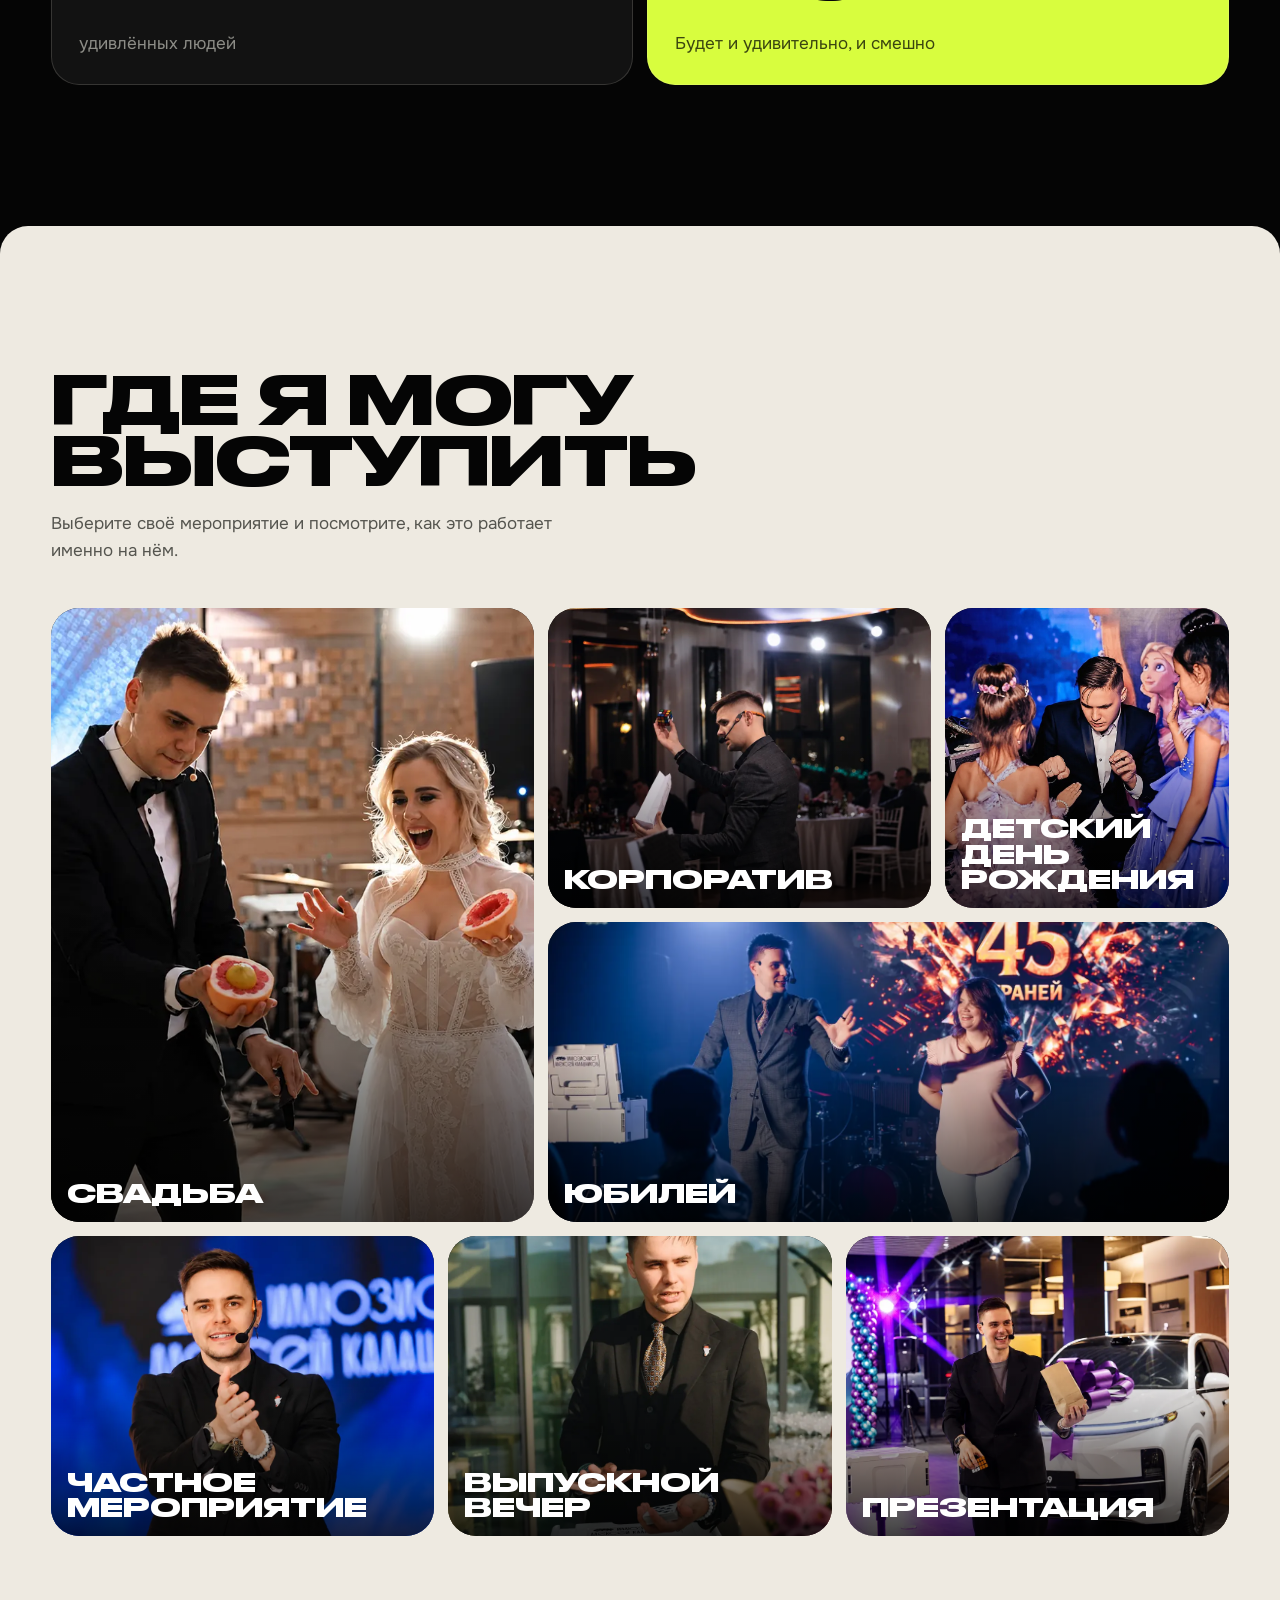
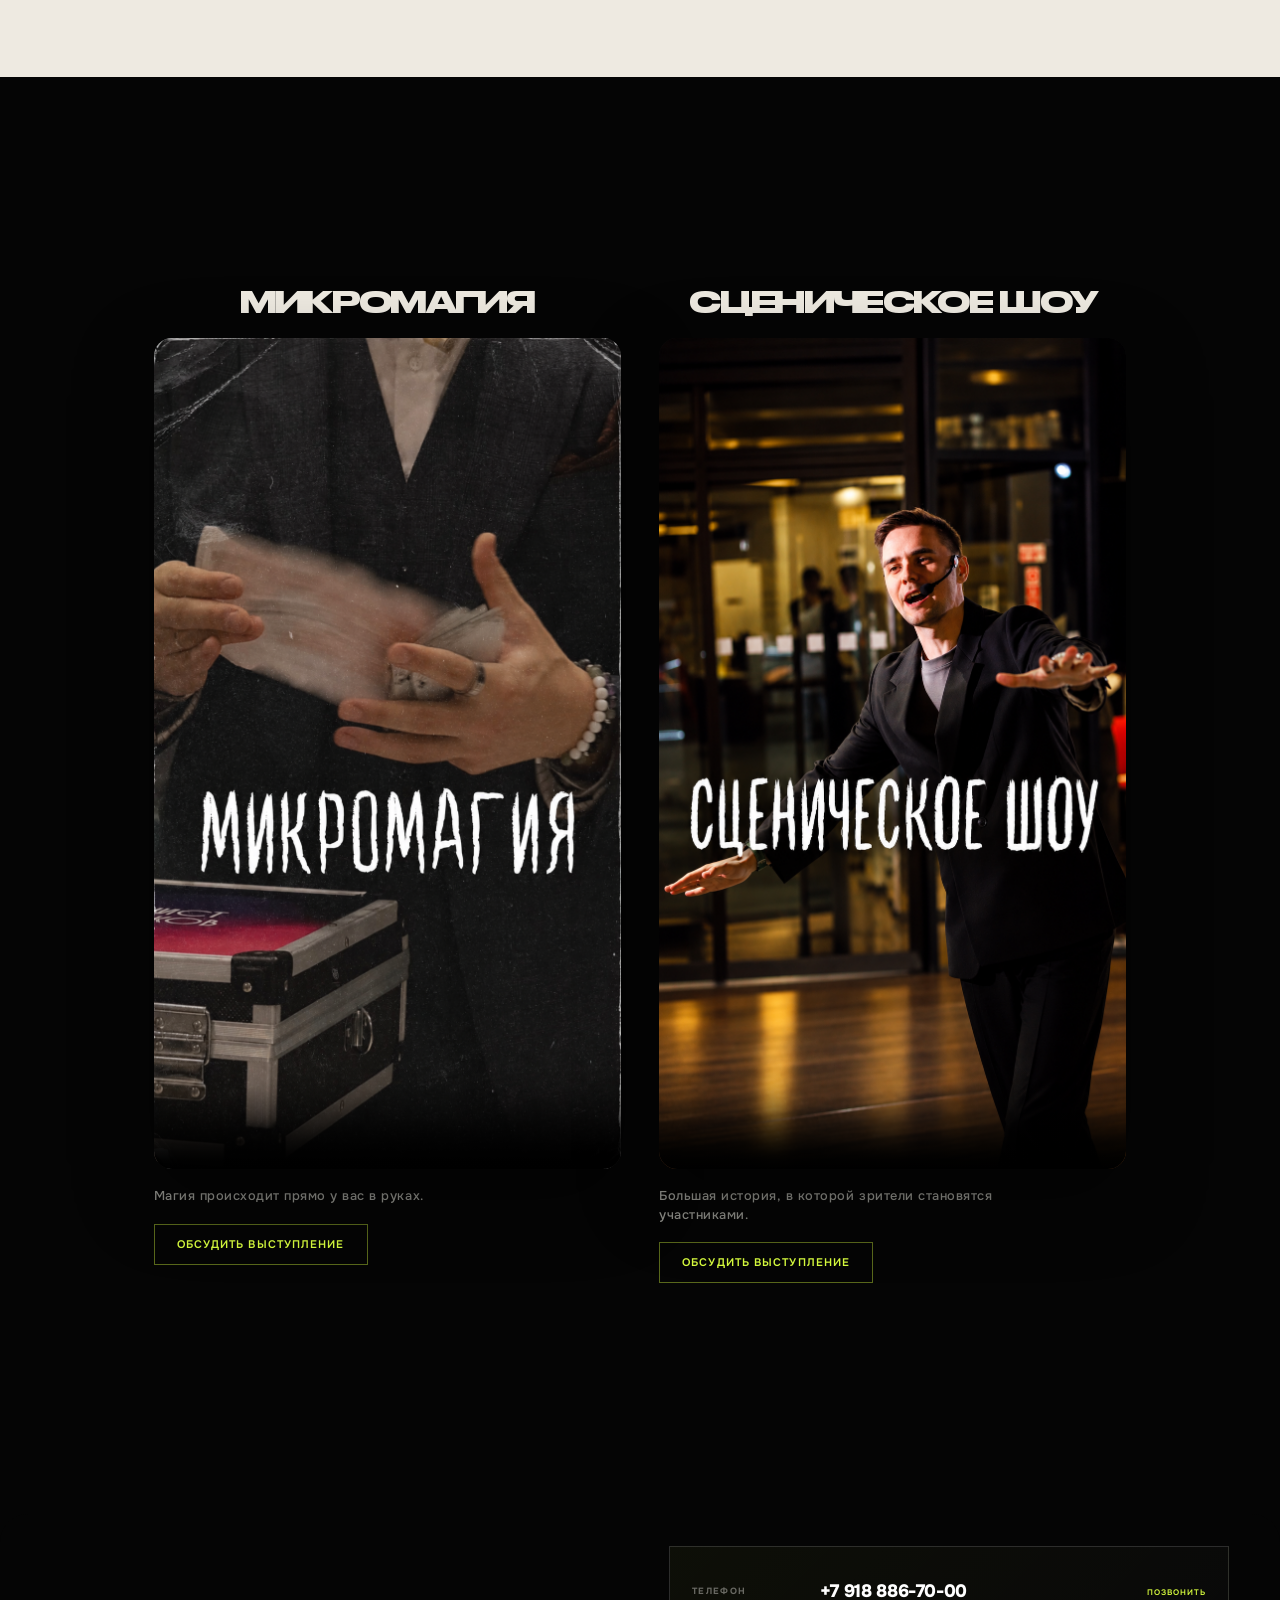
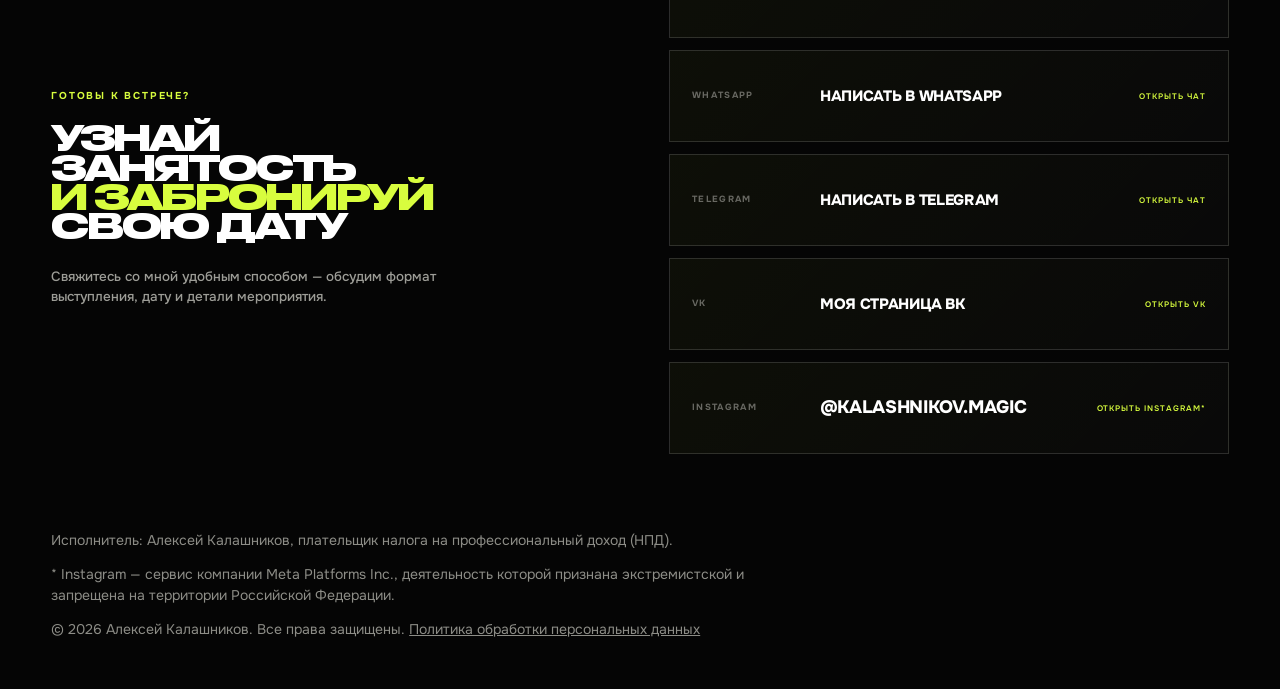
==== commit a86c8667: "Уменьшить текст над видео форматов" ====
--- a/index.html
+++ b/index.html
@@ -60,7 +60,7 @@
 .dl{display:grid;grid-template-columns:1fr 1fr}.dl img{width:100%;height:100%;min-height:320px;object-fit:cover}
 .dl div{padding:clamp(24px,4vw,44px);display:flex;flex-direction:column;gap:20px;align-items:flex-start}.dl h3{font-size:clamp(1.8rem,4vw,3rem)}.dl p{margin:0;color:#cfcbc2}
 .x{position:absolute;top:12px;right:12px;width:44px;height:44px;border-radius:50%;border:0;background:rgba(5,5,5,.7);color:#fff;font-size:24px;cursor:pointer;z-index:2}
-.fm{display:grid;grid-template-columns:repeat(3,1fr);gap:18px;margin-top:48px}.scene5{position:relative;background:#050505;color:var(--bone);}.scene5__inner{width:min(76vw,1180px);margin:0 auto;padding:8vh 0 10vh;display:grid;grid-template-columns:repeat(2,minmax(0,1fr));gap:clamp(24px,3vw,48px)}.scene5__card{position:relative}.scene5__header{text-align:center;margin-bottom:24px}.scene5__header h2{margin:0;color:var(--bone);font:900 clamp(24px,2.6vw,40px)/.88 var(--d);letter-spacing:-.06em;text-transform:uppercase;white-space:nowrap}.scene5__video-wrap{position:relative;width:100%;border-radius:18px;overflow:hidden;background:#101010;box-shadow:0 26px 80px rgba(0,0,0,.45);transition:transform 500ms var(--ease),box-shadow 500ms var(--ease)}.scene5__video-wrap:hover{transform:translateY(-6px);box-shadow:0 34px 95px rgba(0,0,0,.58)}.scene5__video{display:block;width:100%;height:auto;aspect-ratio:9/16;object-fit:cover;background:#101010}.scene5__description{margin:18px 0 0;max-width:42ch;color:#8d8d87;text-align:left;font:500 clamp(12px,1vw,15px)/1.45 var(--b);letter-spacing:.04em}.scene5__booking-cta{display:inline-flex;align-items:center;justify-content:center;margin-top:18px;padding:14px 22px;color:var(--lime);text-decoration:none;border:1px solid rgba(216,253,62,.4);font:600 11px/1 var(--b);letter-spacing:.1em;text-transform:uppercase;transition:background .3s ease,color .3s ease,transform .3s ease}.scene5__booking-cta:hover{background:var(--lime);color:var(--ink);transform:translateY(-2px)}
+.fm{display:grid;grid-template-columns:repeat(3,1fr);gap:18px;margin-top:48px}.scene5{position:relative;background:#050505;color:var(--bone);}.scene5__inner{width:min(76vw,1180px);margin:0 auto;padding:8vh 0 10vh;display:grid;grid-template-columns:repeat(2,minmax(0,1fr));gap:clamp(24px,3vw,48px)}.scene5__card{position:relative}.scene5__header{text-align:center;margin-bottom:24px}.scene5__header h2{margin:0;color:var(--bone);font:900 clamp(20px,2.2vw,34px)/.88 var(--d);letter-spacing:-.06em;text-transform:uppercase;white-space:nowrap}.scene5__video-wrap{position:relative;width:100%;border-radius:18px;overflow:hidden;background:#101010;box-shadow:0 26px 80px rgba(0,0,0,.45);transition:transform 500ms var(--ease),box-shadow 500ms var(--ease)}.scene5__video-wrap:hover{transform:translateY(-6px);box-shadow:0 34px 95px rgba(0,0,0,.58)}.scene5__video{display:block;width:100%;height:auto;aspect-ratio:9/16;object-fit:cover;background:#101010}.scene5__description{margin:18px 0 0;max-width:42ch;color:#8d8d87;text-align:left;font:500 clamp(12px,1vw,15px)/1.45 var(--b);letter-spacing:.04em}.scene5__booking-cta{display:inline-flex;align-items:center;justify-content:center;margin-top:18px;padding:14px 22px;color:var(--lime);text-decoration:none;border:1px solid rgba(216,253,62,.4);font:600 11px/1 var(--b);letter-spacing:.1em;text-transform:uppercase;transition:background .3s ease,color .3s ease,transform .3s ease}.scene5__booking-cta:hover{background:var(--lime);color:var(--ink);transform:translateY(-2px)}
 .play i{width:64px;height:64px;border-radius:50%;background:var(--lime);display:grid;place-items:center;transition:transform .35s var(--ease)}.play:hover i{transform:scale(1.12)}
 .play i::before{content:"";border-left:18px solid var(--ink);border-block:11px solid transparent;margin-left:5px}
 .fc .btn{align-self:flex-start;padding:14px 24px;font-size:15px}
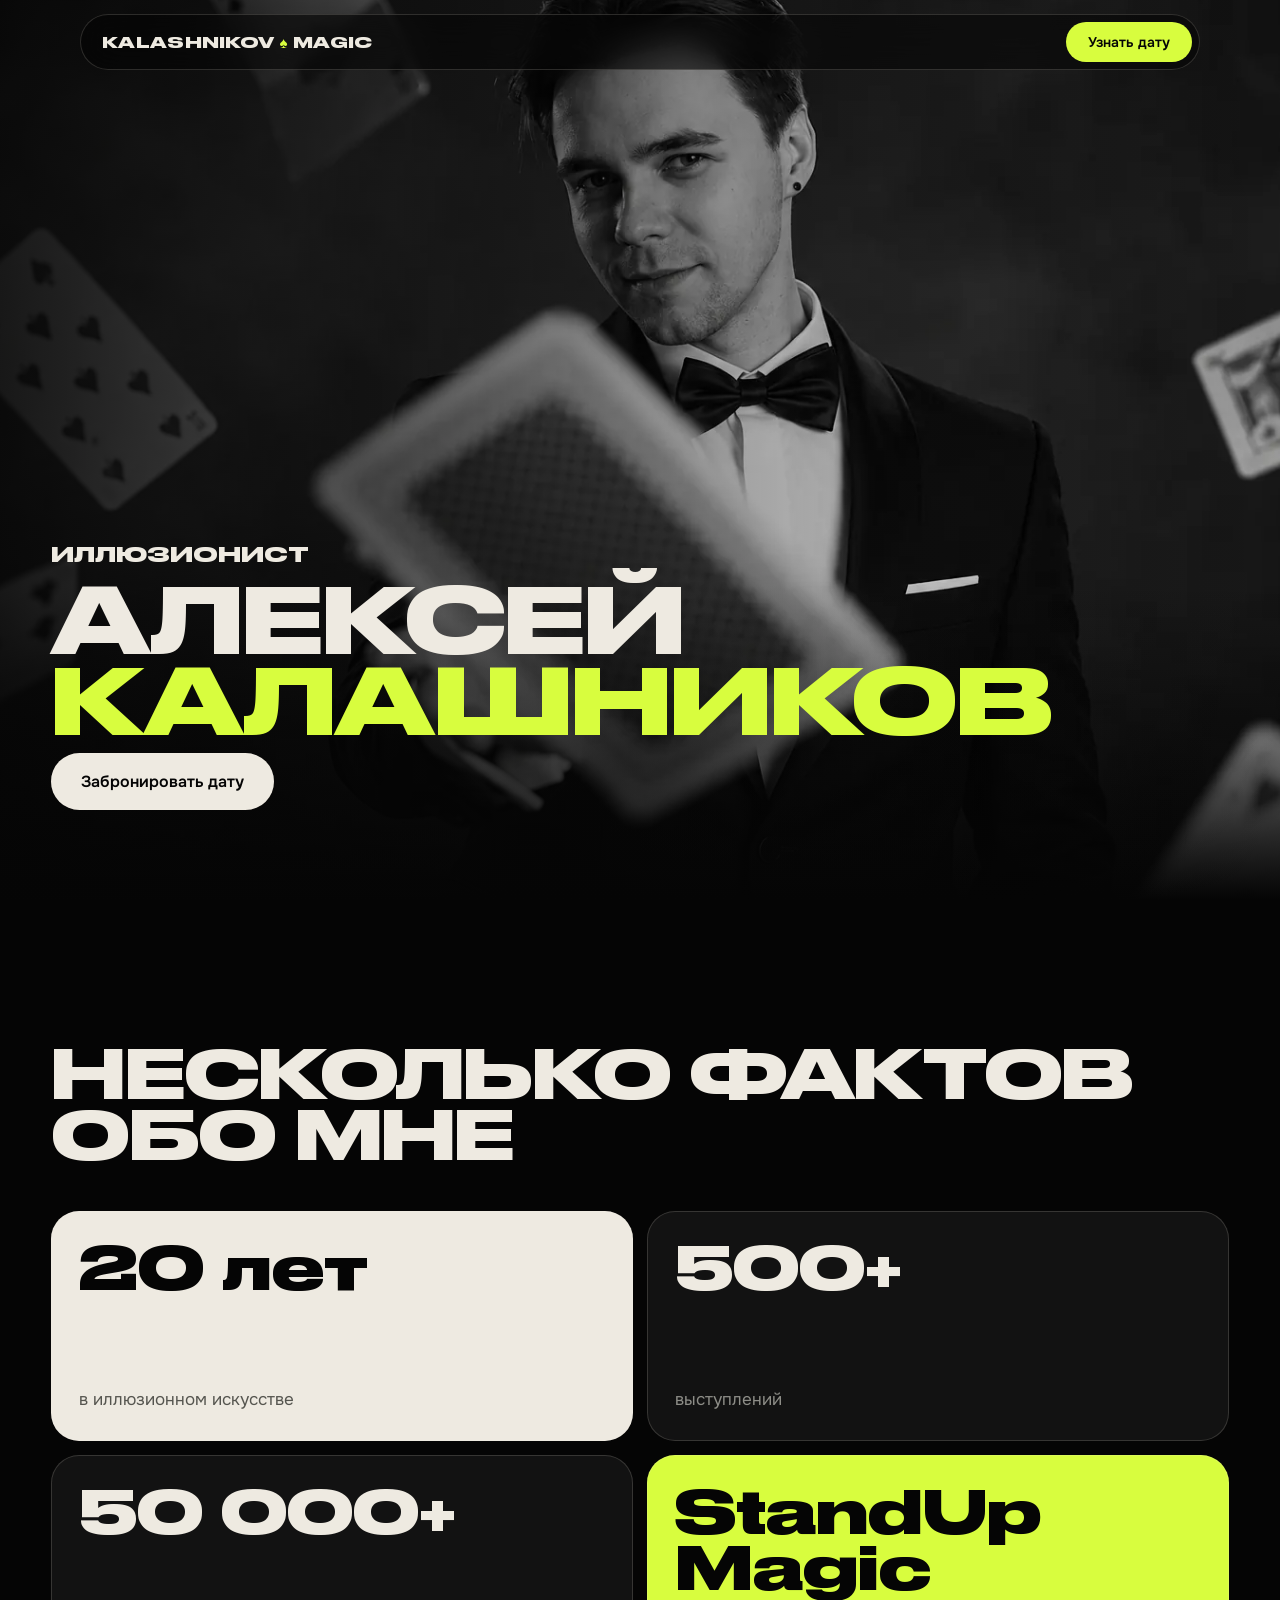
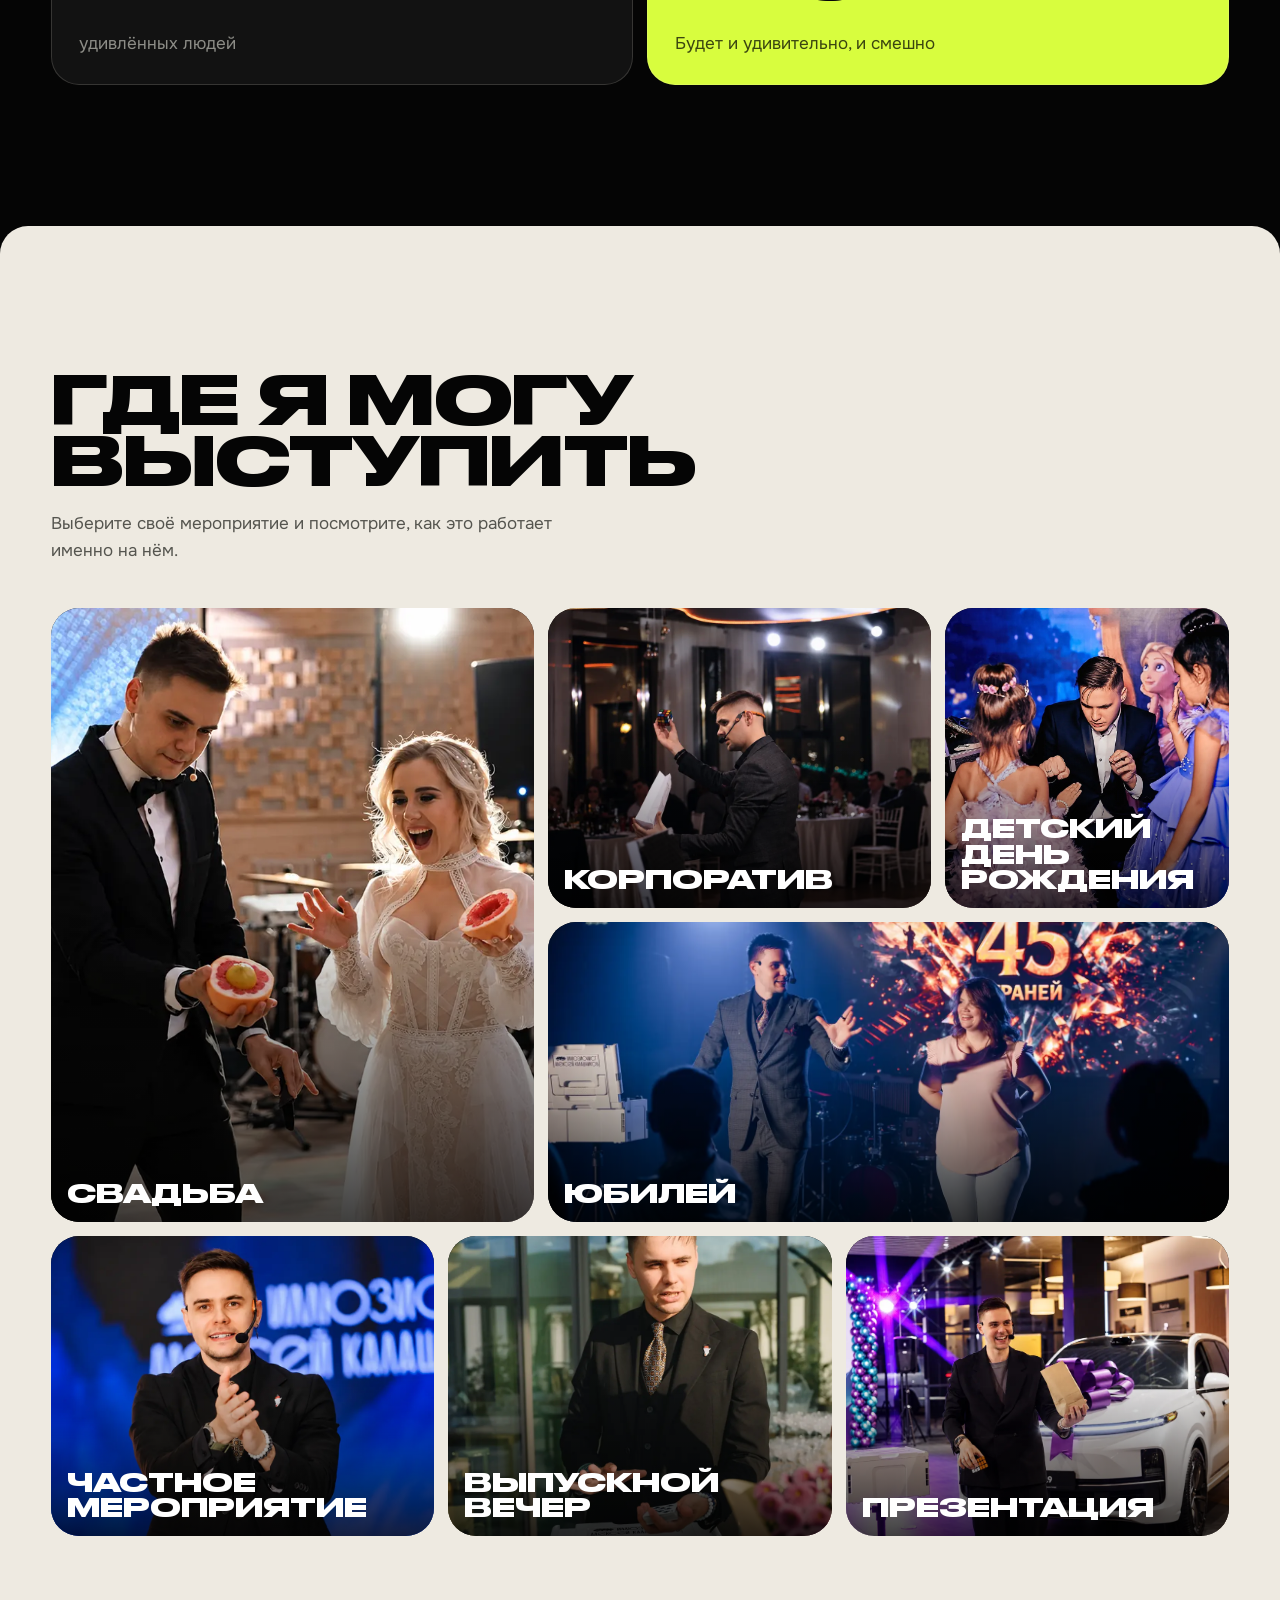
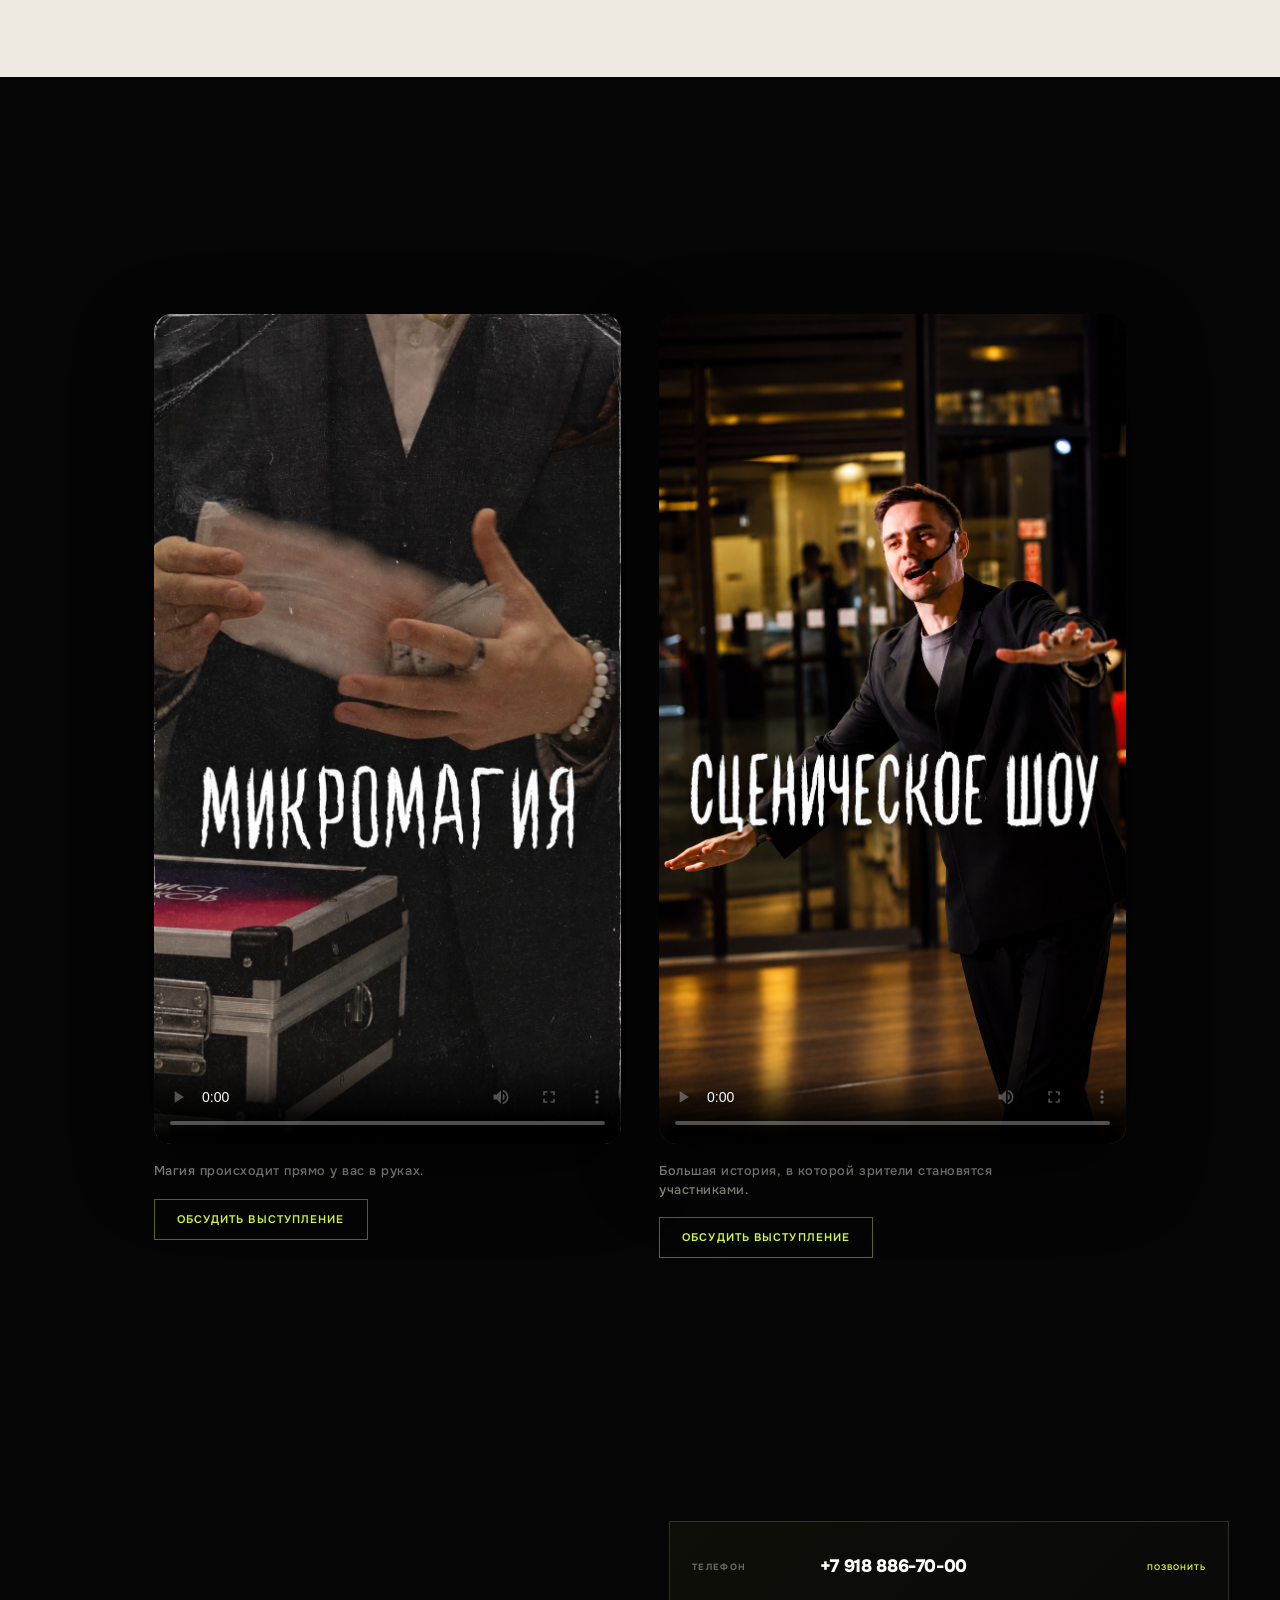
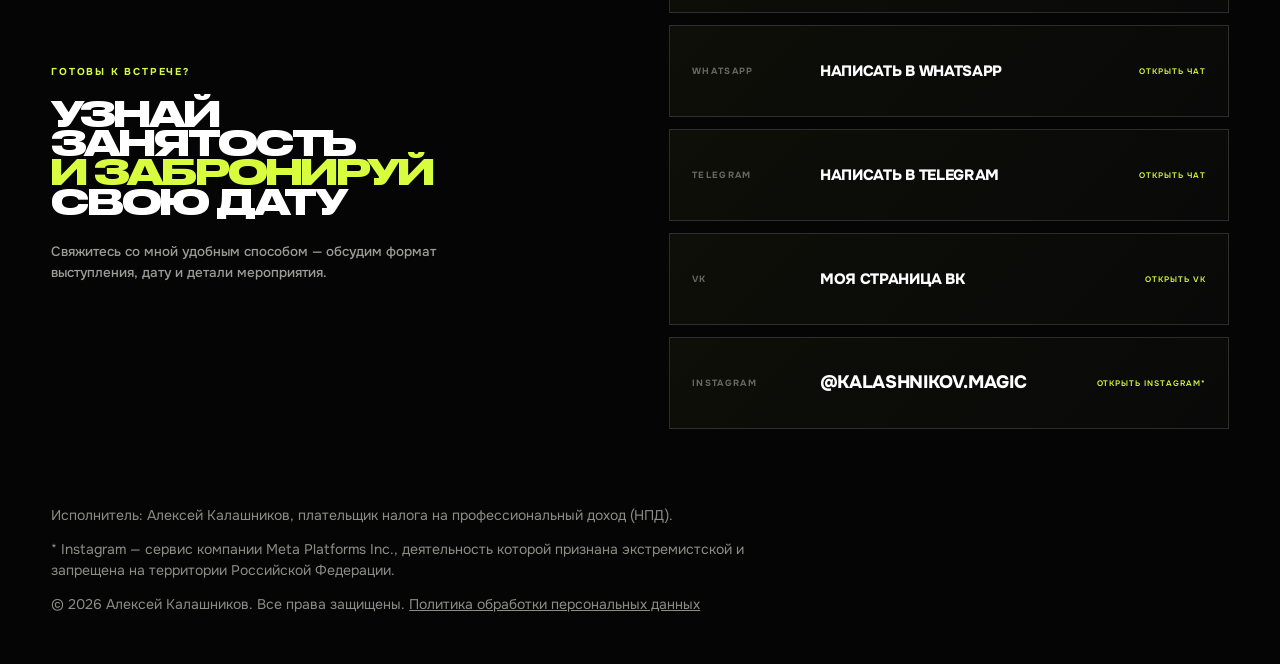
==== commit 407dea75: "Убрать названия над видео форматов" ====
--- a/index.html
+++ b/index.html
@@ -154,9 +154,7 @@
 <section class="scene5" id="scene5" data-scene="scene5">
       <div class="scene5__inner">
         <article class="scene5__card scene5__card--micro">
-          <div class="scene5__header">
-            <h2>МИКРОМАГИЯ</h2>
-          </div>
+          <div class="scene5__header"></div>
           <div class="scene5__video-wrap">
             <video class="scene5__video" src="assets/video/micro.mp4" poster="img/micro-preview.PNG" controls playsinline preload="metadata"></video>
           </div>
@@ -164,9 +162,7 @@
           <a class="scene-booking-cta scene5__booking-cta" href="#book">ОБСУДИТЬ ВЫСТУПЛЕНИЕ</a>
         </article>
         <article class="scene5__card scene5__card--stage">
-          <div class="scene5__header">
-            <h2>СЦЕНИЧЕСКОЕ ШОУ</h2>
-          </div>
+          <div class="scene5__header"></div>
           <div class="scene5__video-wrap">
             <video class="scene5__video" src="assets/video/stage.mp4" poster="img/stage-preview.PNG" controls playsinline preload="metadata"></video>
           </div>
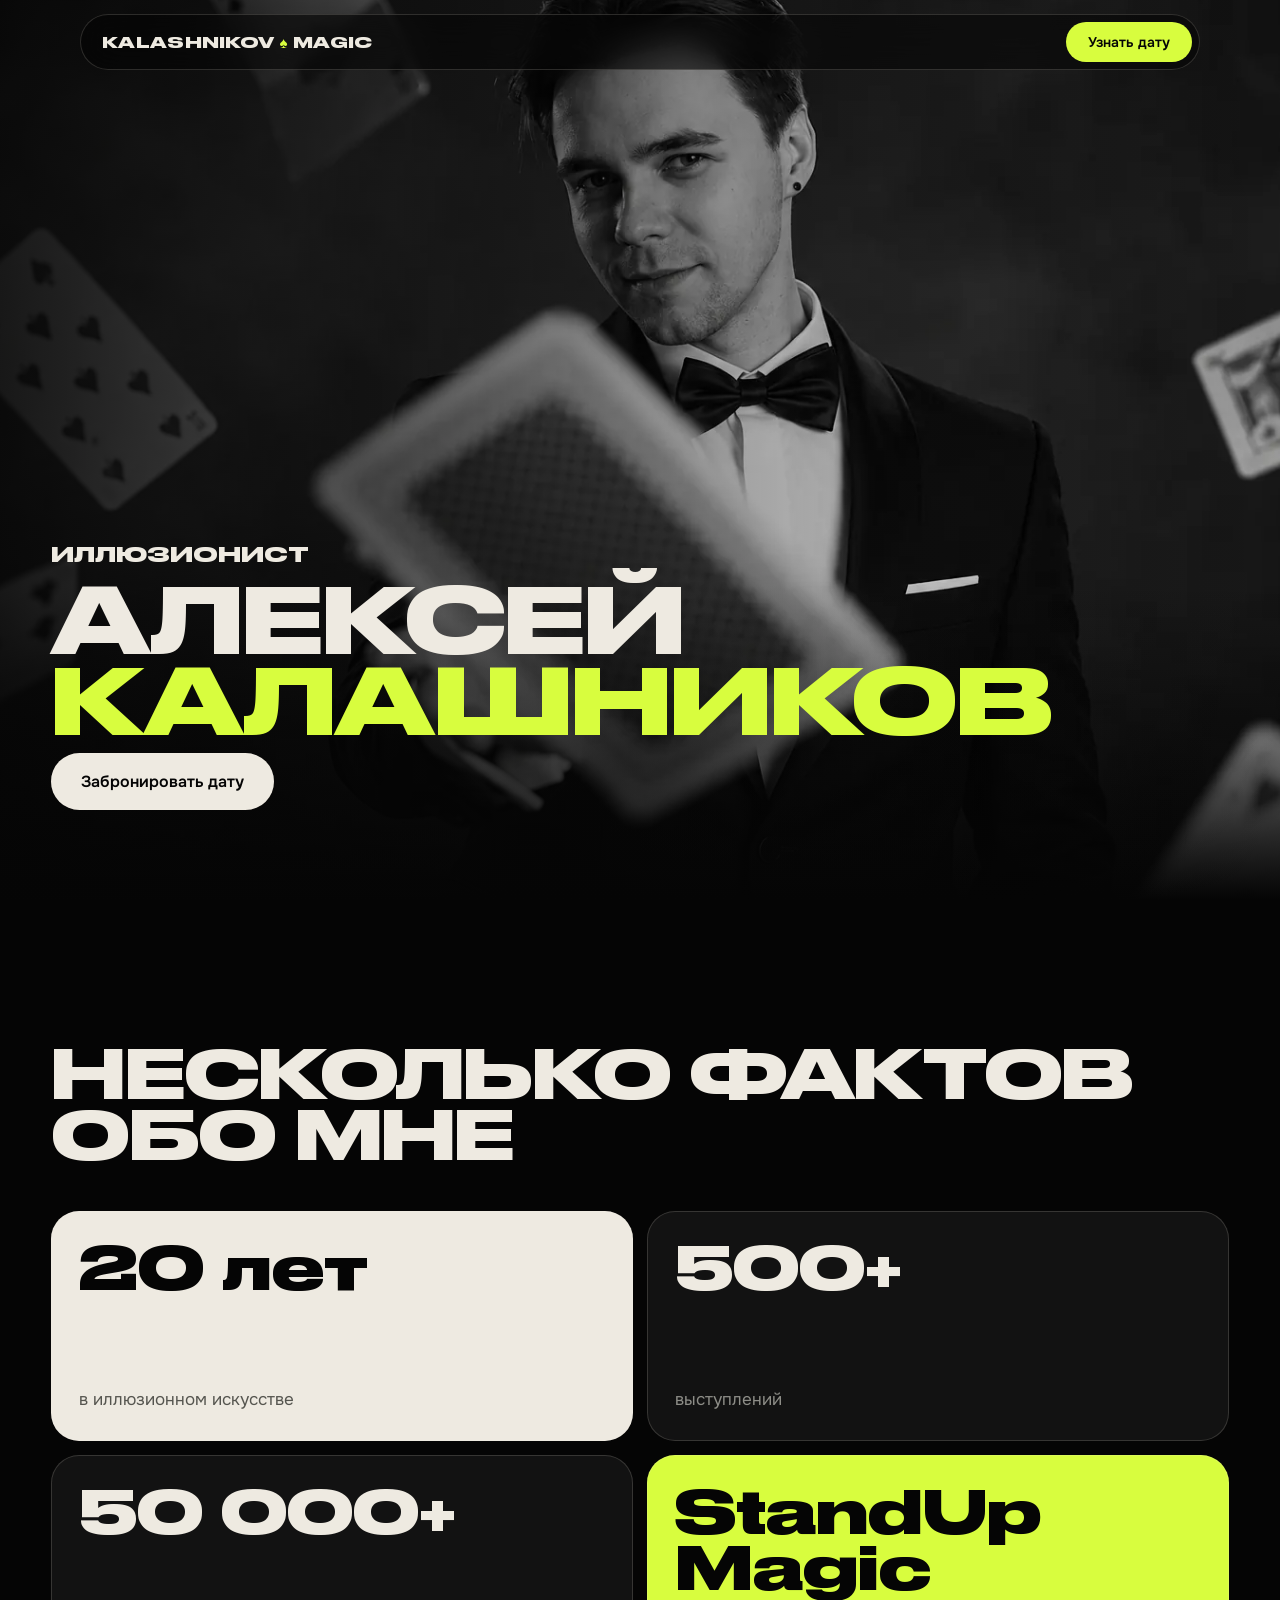
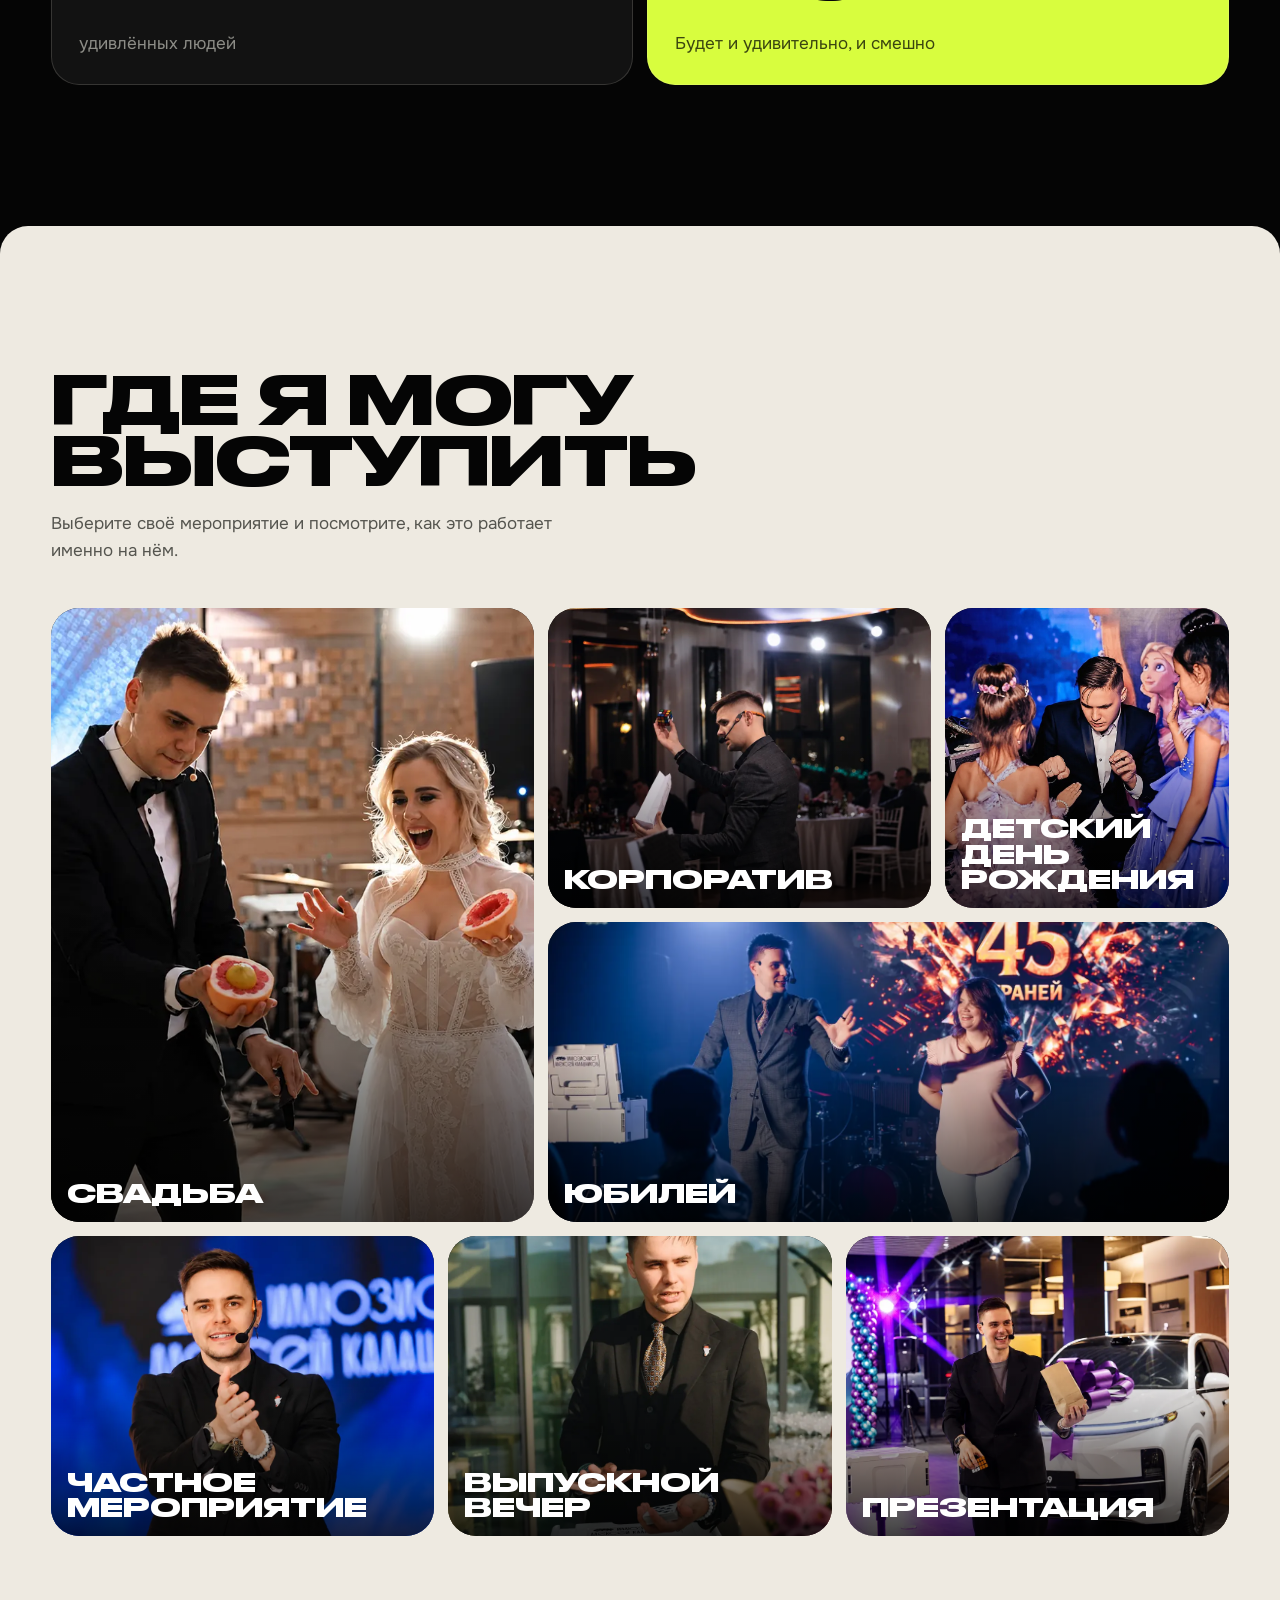
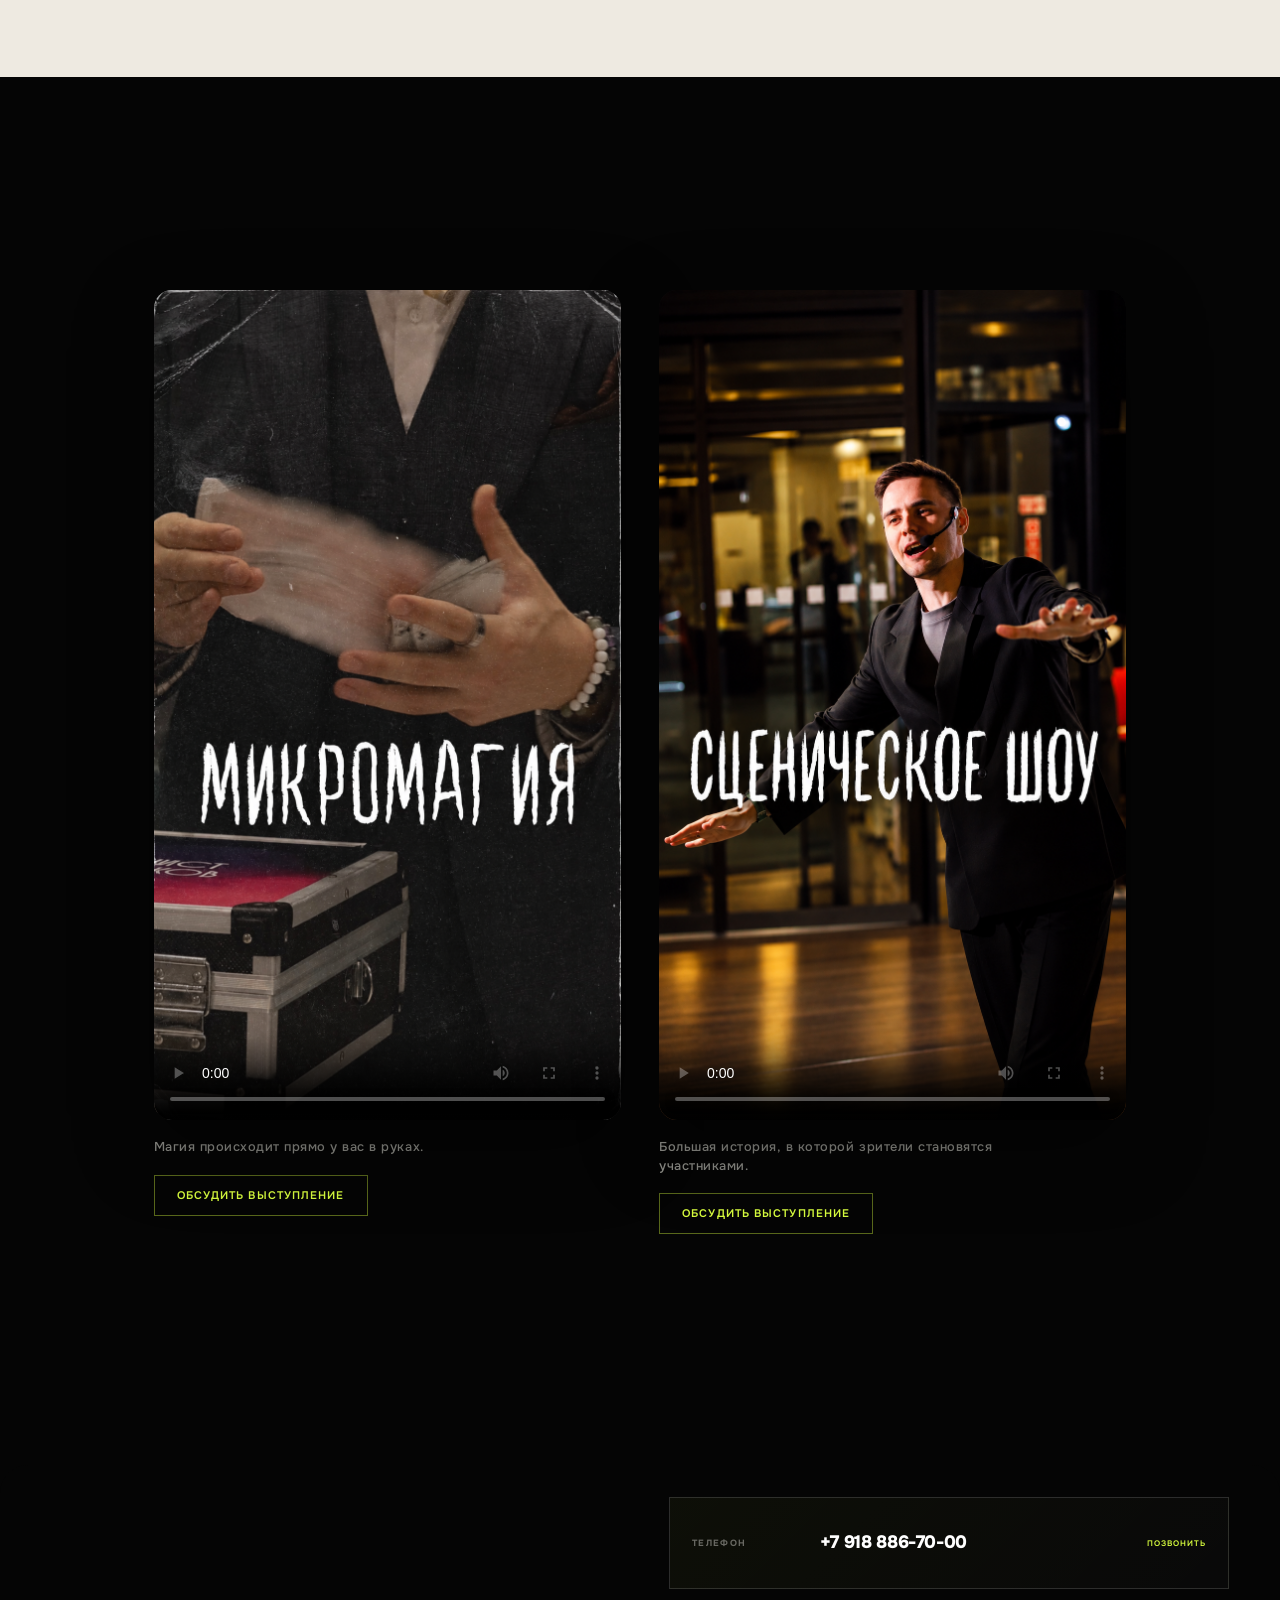
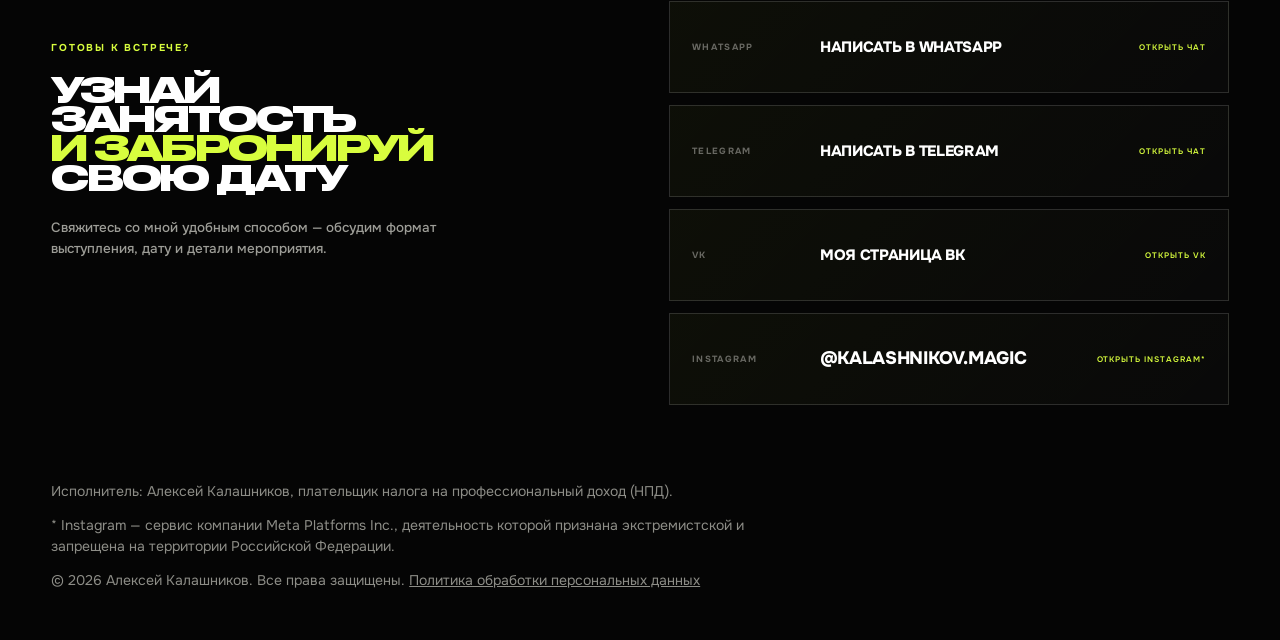
==== commit 5bf180ec: "Убрать лишний воздух над видео" ====
--- a/index.html
+++ b/index.html
@@ -60,7 +60,7 @@
 .dl{display:grid;grid-template-columns:1fr 1fr}.dl img{width:100%;height:100%;min-height:320px;object-fit:cover}
 .dl div{padding:clamp(24px,4vw,44px);display:flex;flex-direction:column;gap:20px;align-items:flex-start}.dl h3{font-size:clamp(1.8rem,4vw,3rem)}.dl p{margin:0;color:#cfcbc2}
 .x{position:absolute;top:12px;right:12px;width:44px;height:44px;border-radius:50%;border:0;background:rgba(5,5,5,.7);color:#fff;font-size:24px;cursor:pointer;z-index:2}
-.fm{display:grid;grid-template-columns:repeat(3,1fr);gap:18px;margin-top:48px}.scene5{position:relative;background:#050505;color:var(--bone);}.scene5__inner{width:min(76vw,1180px);margin:0 auto;padding:8vh 0 10vh;display:grid;grid-template-columns:repeat(2,minmax(0,1fr));gap:clamp(24px,3vw,48px)}.scene5__card{position:relative}.scene5__header{text-align:center;margin-bottom:24px}.scene5__header h2{margin:0;color:var(--bone);font:900 clamp(20px,2.2vw,34px)/.88 var(--d);letter-spacing:-.06em;text-transform:uppercase;white-space:nowrap}.scene5__video-wrap{position:relative;width:100%;border-radius:18px;overflow:hidden;background:#101010;box-shadow:0 26px 80px rgba(0,0,0,.45);transition:transform 500ms var(--ease),box-shadow 500ms var(--ease)}.scene5__video-wrap:hover{transform:translateY(-6px);box-shadow:0 34px 95px rgba(0,0,0,.58)}.scene5__video{display:block;width:100%;height:auto;aspect-ratio:9/16;object-fit:cover;background:#101010}.scene5__description{margin:18px 0 0;max-width:42ch;color:#8d8d87;text-align:left;font:500 clamp(12px,1vw,15px)/1.45 var(--b);letter-spacing:.04em}.scene5__booking-cta{display:inline-flex;align-items:center;justify-content:center;margin-top:18px;padding:14px 22px;color:var(--lime);text-decoration:none;border:1px solid rgba(216,253,62,.4);font:600 11px/1 var(--b);letter-spacing:.1em;text-transform:uppercase;transition:background .3s ease,color .3s ease,transform .3s ease}.scene5__booking-cta:hover{background:var(--lime);color:var(--ink);transform:translateY(-2px)}
+.fm{display:grid;grid-template-columns:repeat(3,1fr);gap:18px;margin-top:48px}.scene5{position:relative;background:#050505;color:var(--bone);}.scene5__inner{width:min(76vw,1180px);margin:0 auto;padding:8vh 0 10vh;display:grid;grid-template-columns:repeat(2,minmax(0,1fr));gap:clamp(24px,3vw,48px)}.scene5__card{position:relative}.scene5__header{display:none}.scene5__header h2{margin:0;color:var(--bone);font:900 clamp(20px,2.2vw,34px)/.88 var(--d);letter-spacing:-.06em;text-transform:uppercase;white-space:nowrap}.scene5__video-wrap{position:relative;width:100%;border-radius:18px;overflow:hidden;background:#101010;box-shadow:0 26px 80px rgba(0,0,0,.45);transition:transform 500ms var(--ease),box-shadow 500ms var(--ease)}.scene5__video-wrap:hover{transform:translateY(-6px);box-shadow:0 34px 95px rgba(0,0,0,.58)}.scene5__video{display:block;width:100%;height:auto;aspect-ratio:9/16;object-fit:cover;background:#101010}.scene5__description{margin:18px 0 0;max-width:42ch;color:#8d8d87;text-align:left;font:500 clamp(12px,1vw,15px)/1.45 var(--b);letter-spacing:.04em}.scene5__booking-cta{display:inline-flex;align-items:center;justify-content:center;margin-top:18px;padding:14px 22px;color:var(--lime);text-decoration:none;border:1px solid rgba(216,253,62,.4);font:600 11px/1 var(--b);letter-spacing:.1em;text-transform:uppercase;transition:background .3s ease,color .3s ease,transform .3s ease}.scene5__booking-cta:hover{background:var(--lime);color:var(--ink);transform:translateY(-2px)}
 .play i{width:64px;height:64px;border-radius:50%;background:var(--lime);display:grid;place-items:center;transition:transform .35s var(--ease)}.play:hover i{transform:scale(1.12)}
 .play i::before{content:"";border-left:18px solid var(--ink);border-block:11px solid transparent;margin-left:5px}
 .fc .btn{align-self:flex-start;padding:14px 24px;font-size:15px}
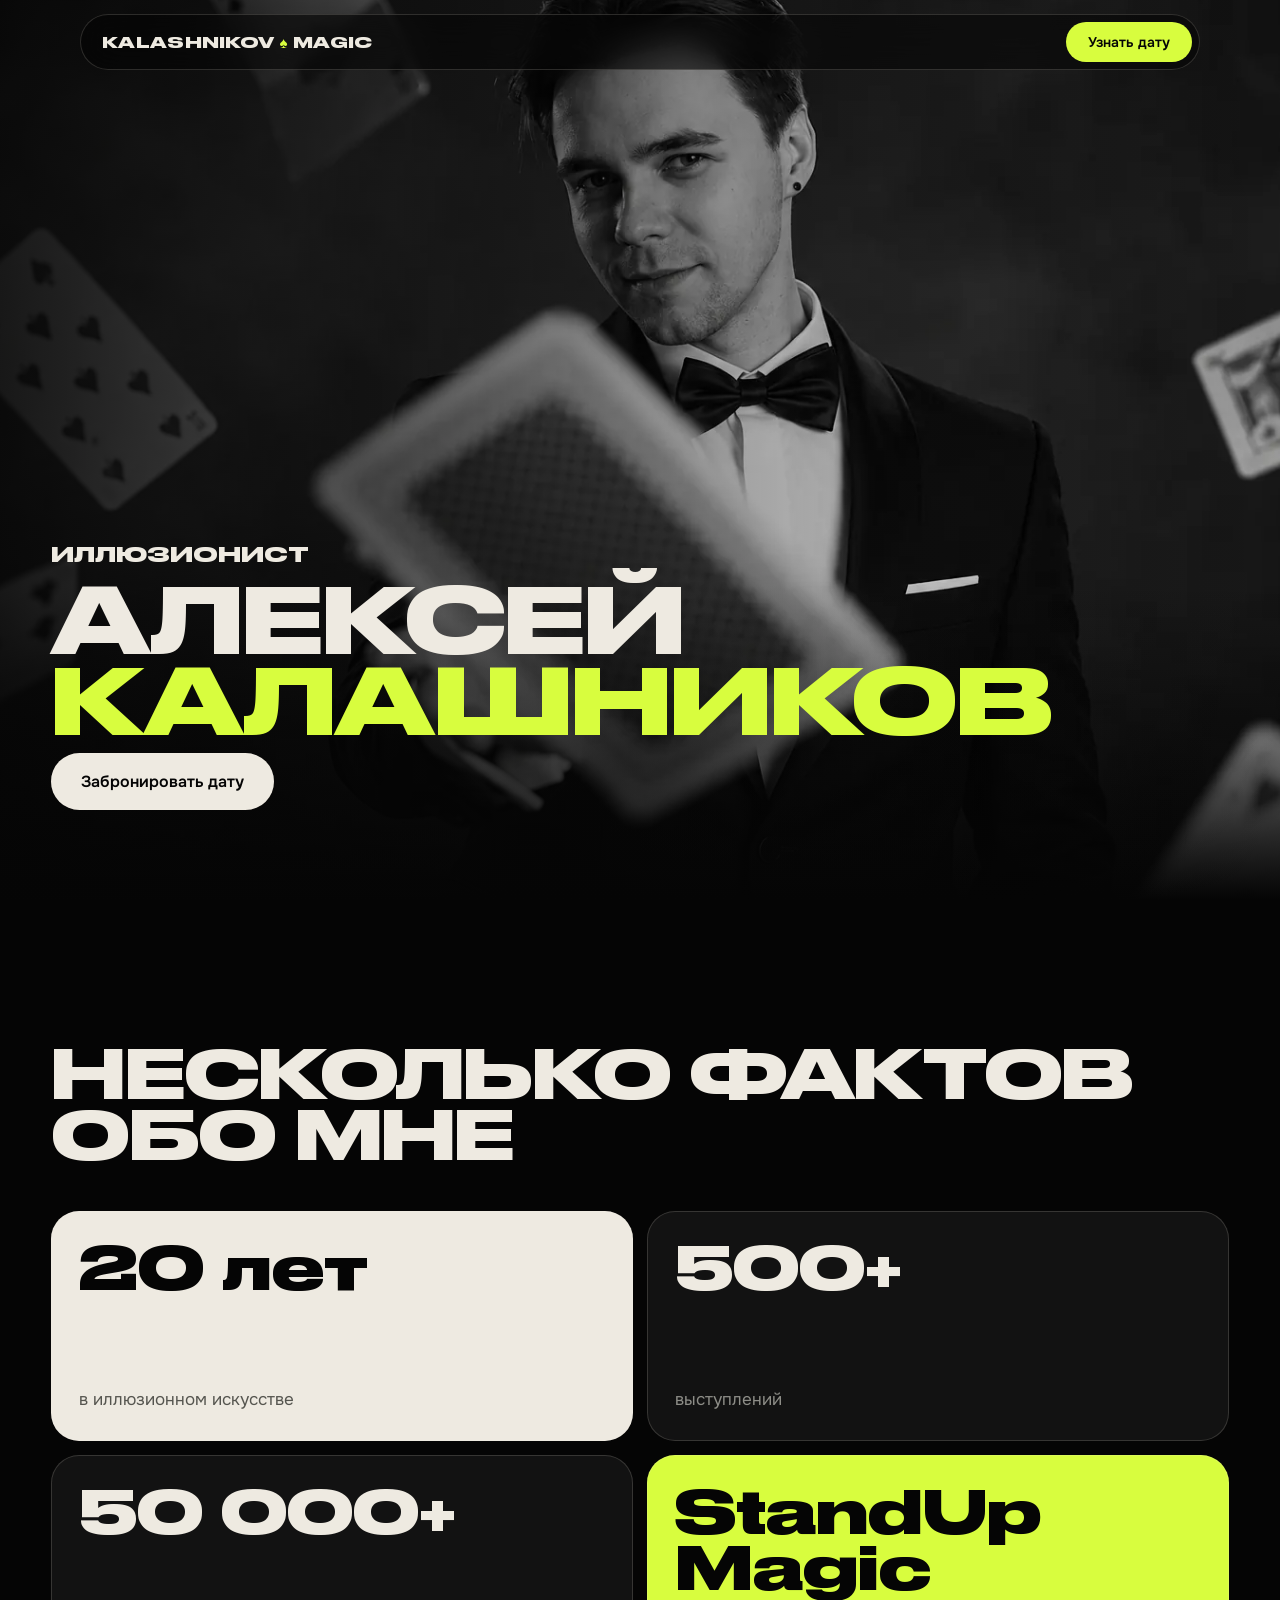
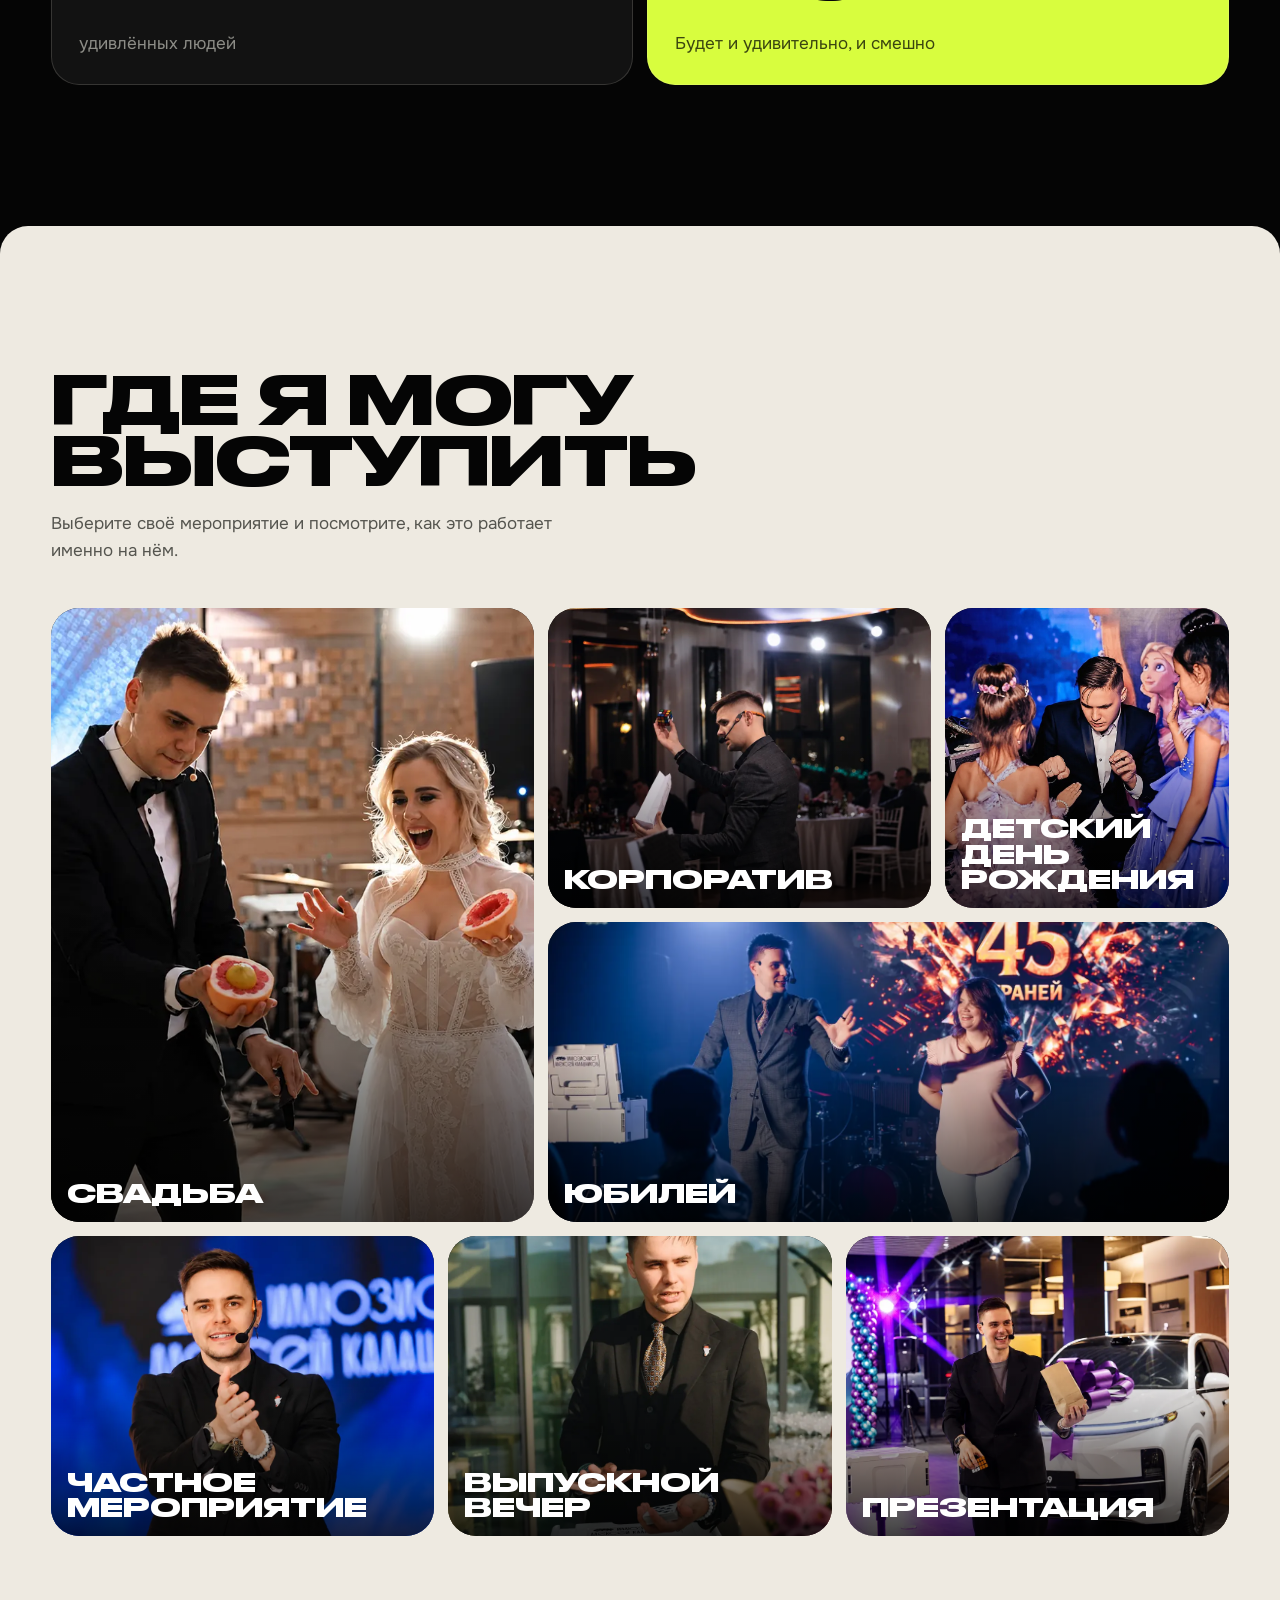
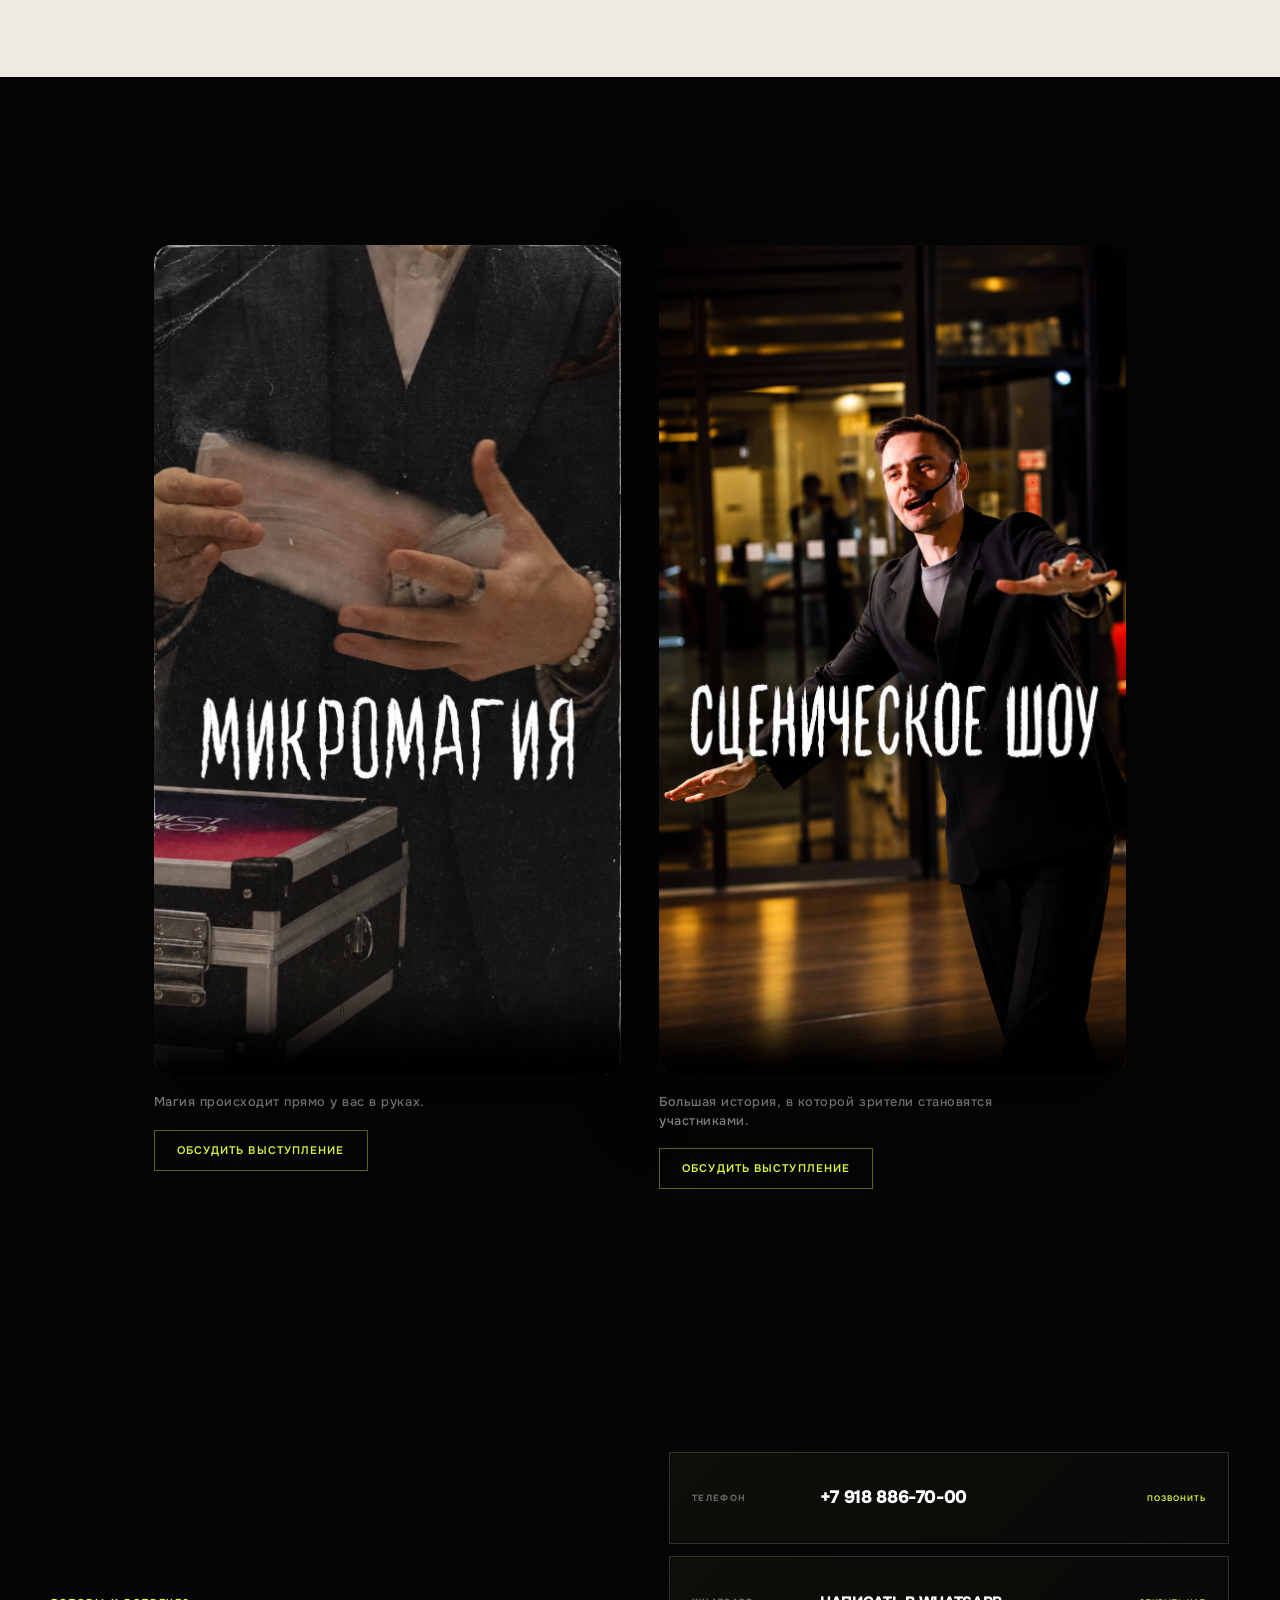
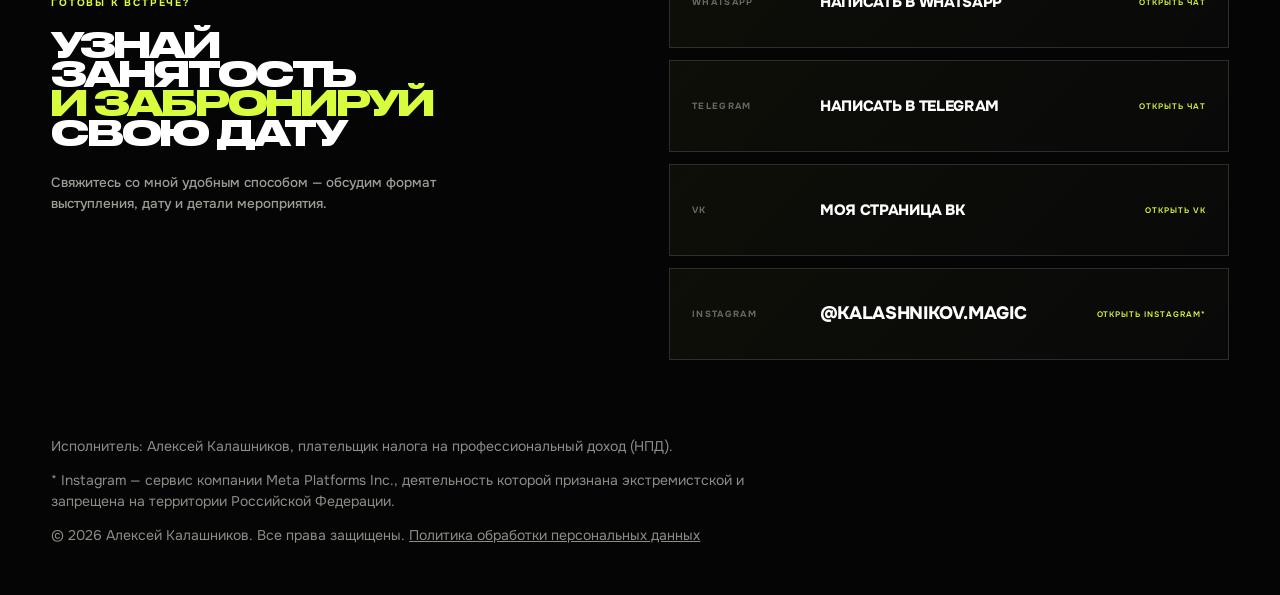
==== commit 14a30ebc: "Убрать лишний воздух над видео" ====
--- a/index.html
+++ b/index.html
@@ -60,7 +60,7 @@
 .dl{display:grid;grid-template-columns:1fr 1fr}.dl img{width:100%;height:100%;min-height:320px;object-fit:cover}
 .dl div{padding:clamp(24px,4vw,44px);display:flex;flex-direction:column;gap:20px;align-items:flex-start}.dl h3{font-size:clamp(1.8rem,4vw,3rem)}.dl p{margin:0;color:#cfcbc2}
 .x{position:absolute;top:12px;right:12px;width:44px;height:44px;border-radius:50%;border:0;background:rgba(5,5,5,.7);color:#fff;font-size:24px;cursor:pointer;z-index:2}
-.fm{display:grid;grid-template-columns:repeat(3,1fr);gap:18px;margin-top:48px}.scene5{position:relative;background:#050505;color:var(--bone);}.scene5__inner{width:min(76vw,1180px);margin:0 auto;padding:8vh 0 10vh;display:grid;grid-template-columns:repeat(2,minmax(0,1fr));gap:clamp(24px,3vw,48px)}.scene5__card{position:relative}.scene5__header{display:none}.scene5__header h2{margin:0;color:var(--bone);font:900 clamp(20px,2.2vw,34px)/.88 var(--d);letter-spacing:-.06em;text-transform:uppercase;white-space:nowrap}.scene5__video-wrap{position:relative;width:100%;border-radius:18px;overflow:hidden;background:#101010;box-shadow:0 26px 80px rgba(0,0,0,.45);transition:transform 500ms var(--ease),box-shadow 500ms var(--ease)}.scene5__video-wrap:hover{transform:translateY(-6px);box-shadow:0 34px 95px rgba(0,0,0,.58)}.scene5__video{display:block;width:100%;height:auto;aspect-ratio:9/16;object-fit:cover;background:#101010}.scene5__description{margin:18px 0 0;max-width:42ch;color:#8d8d87;text-align:left;font:500 clamp(12px,1vw,15px)/1.45 var(--b);letter-spacing:.04em}.scene5__booking-cta{display:inline-flex;align-items:center;justify-content:center;margin-top:18px;padding:14px 22px;color:var(--lime);text-decoration:none;border:1px solid rgba(216,253,62,.4);font:600 11px/1 var(--b);letter-spacing:.1em;text-transform:uppercase;transition:background .3s ease,color .3s ease,transform .3s ease}.scene5__booking-cta:hover{background:var(--lime);color:var(--ink);transform:translateY(-2px)}
+.fm{display:grid;grid-template-columns:repeat(3,1fr);gap:18px;margin-top:48px}.scene5{position:relative;background:#050505;color:var(--bone);}.scene5__inner{width:min(76vw,1180px);margin:0 auto;padding:3vh 0 10vh;display:grid;grid-template-columns:repeat(2,minmax(0,1fr));gap:clamp(24px,3vw,48px)}.scene5__card{position:relative}.scene5__header{display:none}.scene5__header h2{margin:0;color:var(--bone);font:900 clamp(20px,2.2vw,34px)/.88 var(--d);letter-spacing:-.06em;text-transform:uppercase;white-space:nowrap}.scene5__video-wrap{position:relative;width:100%;border-radius:18px;overflow:hidden;background:#101010;box-shadow:0 26px 80px rgba(0,0,0,.45);transition:transform 500ms var(--ease),box-shadow 500ms var(--ease)}.scene5__video-wrap:hover{transform:translateY(-6px);box-shadow:0 34px 95px rgba(0,0,0,.58)}.scene5__video{display:block;width:100%;height:auto;aspect-ratio:9/16;object-fit:cover;background:#101010}.scene5__description{margin:18px 0 0;max-width:42ch;color:#8d8d87;text-align:left;font:500 clamp(12px,1vw,15px)/1.45 var(--b);letter-spacing:.04em}.scene5__booking-cta{display:inline-flex;align-items:center;justify-content:center;margin-top:18px;padding:14px 22px;color:var(--lime);text-decoration:none;border:1px solid rgba(216,253,62,.4);font:600 11px/1 var(--b);letter-spacing:.1em;text-transform:uppercase;transition:background .3s ease,color .3s ease,transform .3s ease}.scene5__booking-cta:hover{background:var(--lime);color:var(--ink);transform:translateY(-2px)}
 .play i{width:64px;height:64px;border-radius:50%;background:var(--lime);display:grid;place-items:center;transition:transform .35s var(--ease)}.play:hover i{transform:scale(1.12)}
 .play i::before{content:"";border-left:18px solid var(--ink);border-block:11px solid transparent;margin-left:5px}
 .fc .btn{align-self:flex-start;padding:14px 24px;font-size:15px}
@@ -110,7 +110,7 @@
 .ev:nth-child(7) span{font-size:clamp(16px,4.2vw,22px)}
 .top{width:calc(100vw - 24px);max-width:calc(100vw - 24px)}
 .hero__in{width:100%;max-width:100%;padding-left:16px;padding-right:16px}
-.scene5__inner{width:100%;padding:8vh 6vw 12vh;display:flex;flex-direction:column;gap:11vh}.scene5__header{text-align:center;margin-bottom:3vh}.scene5__header h2{font-size:8.6vw}.scene5__description{text-align:center;margin:2.2vh 5vw 0;font-size:12px}.scene5__booking-cta{align-self:center;margin-top:16px}
+.scene5__inner{width:100%;padding:2vh 6vw 12vh;display:flex;flex-direction:column;gap:11vh}.scene5__header{text-align:center;margin-bottom:3vh}.scene5__header h2{font-size:8.6vw}.scene5__description{text-align:center;margin:2.2vh 5vw 0;font-size:12px}.scene5__booking-cta{align-self:center;margin-top:16px}
 .fm,.dl{grid-template-columns:1fr}.dl img{min-height:220px;max-height:260px}
 .facts .f,.f:nth-child(n){grid-column:span 6}.f{min-height:125px}.f:nth-child(5){flex-direction:column;align-items:flex-start}
 .grid{grid-template-columns:1fr 1fr}.ev,.ev:nth-child(n){grid-column:span 1;grid-row:span 1}.ev:nth-child(1),.ev:nth-child(4),.ev:nth-child(7){grid-column:span 2}
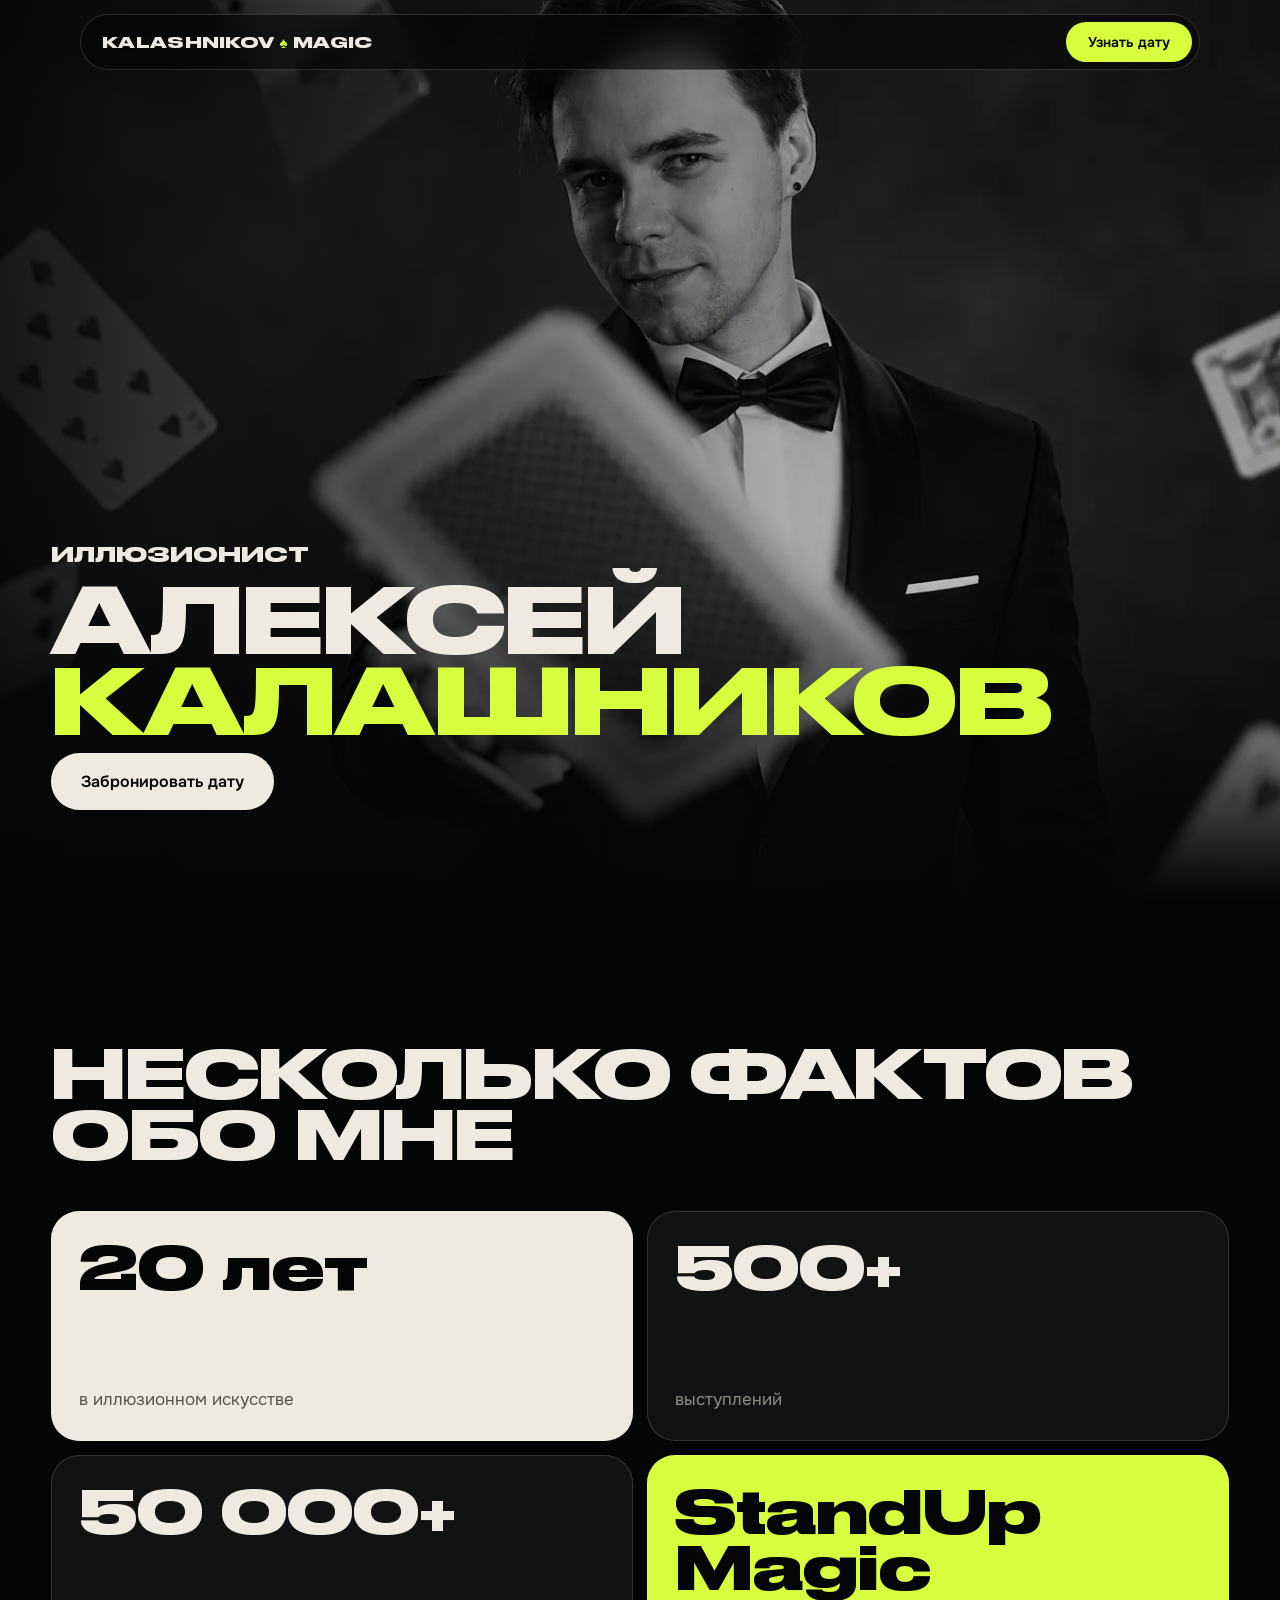
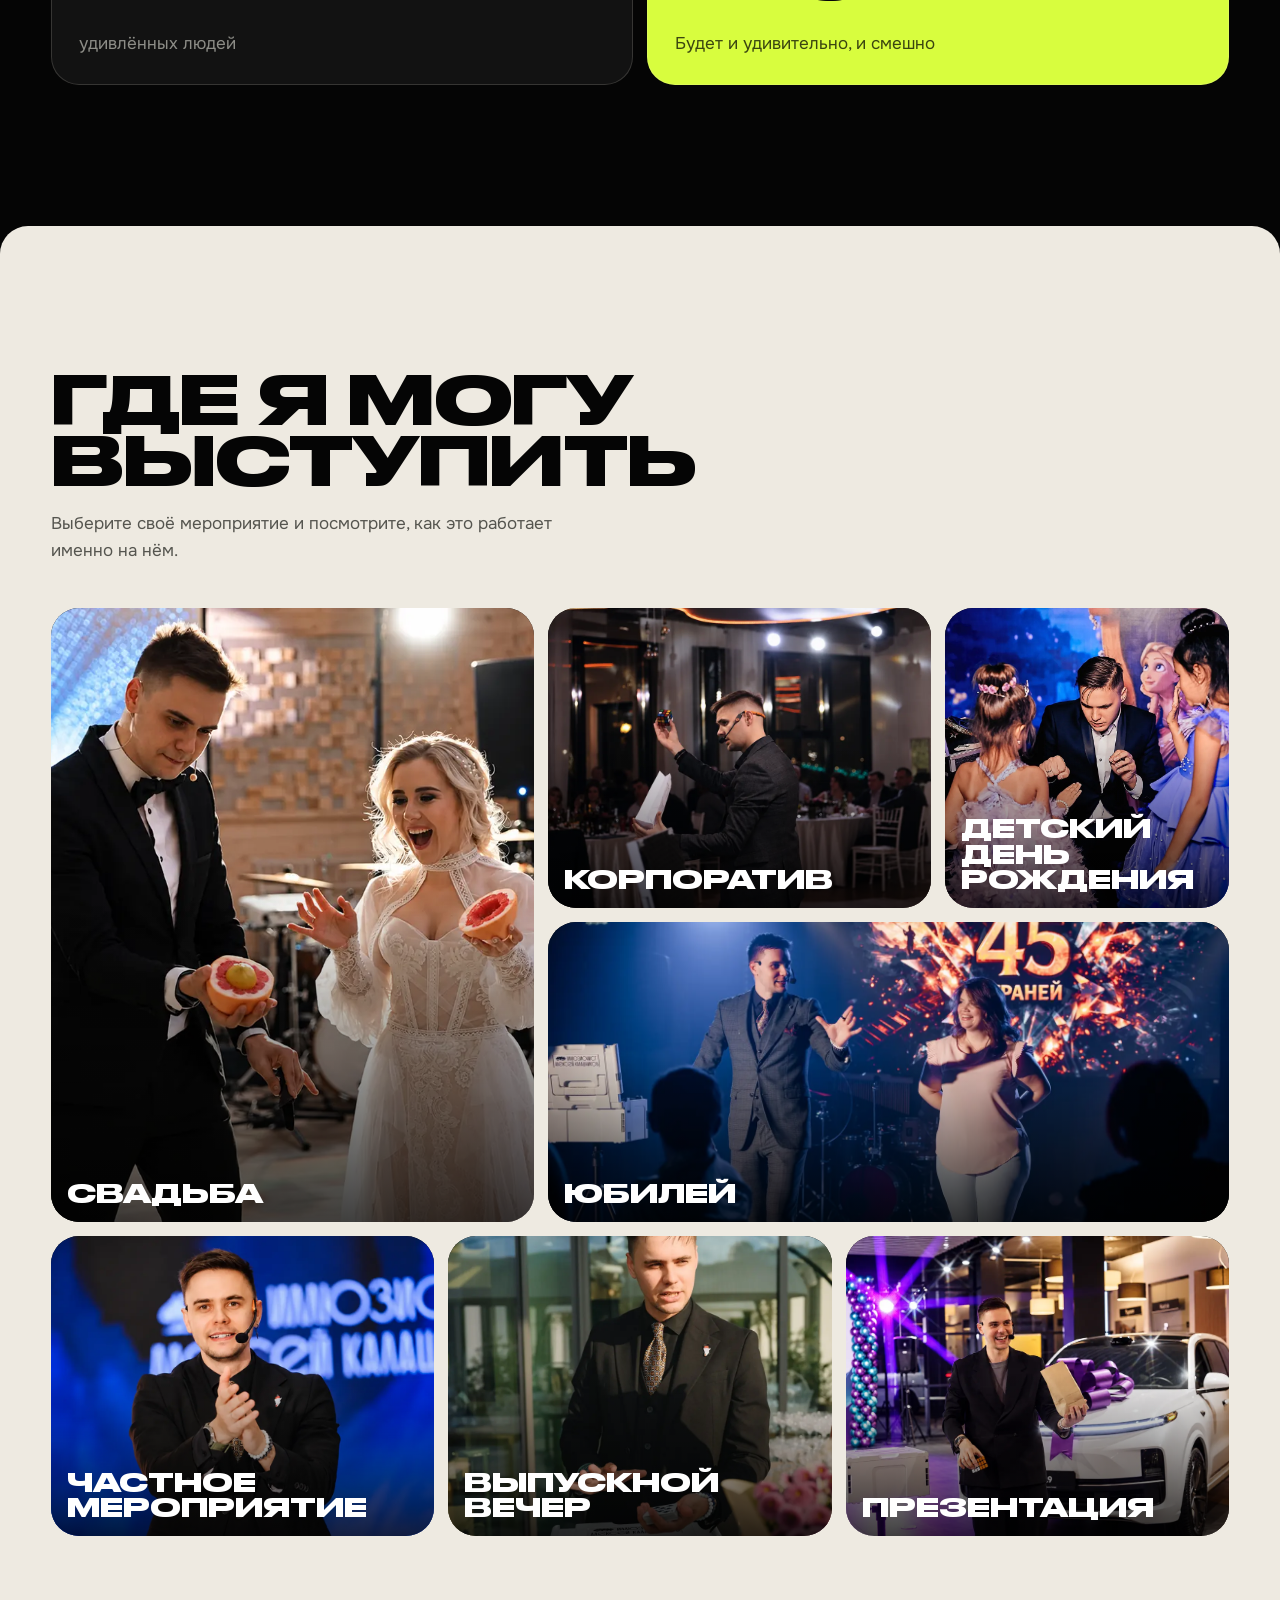
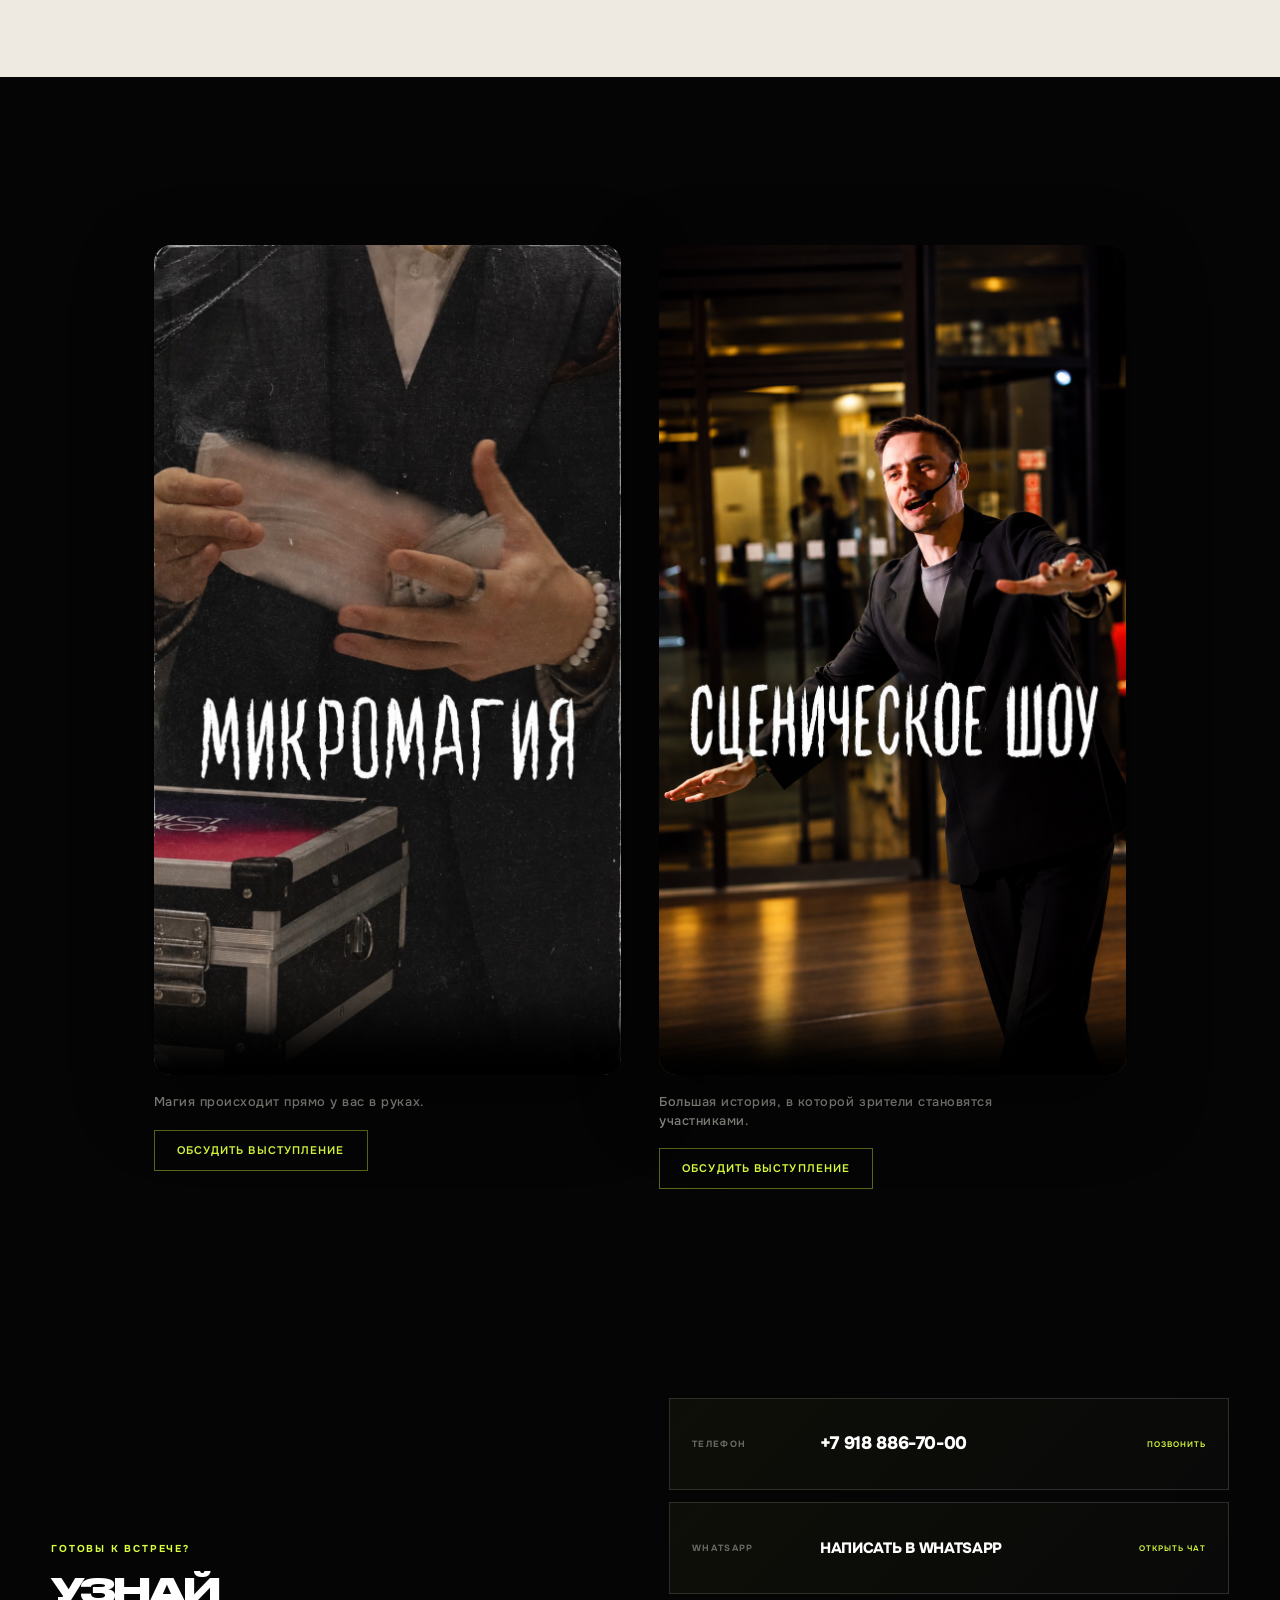
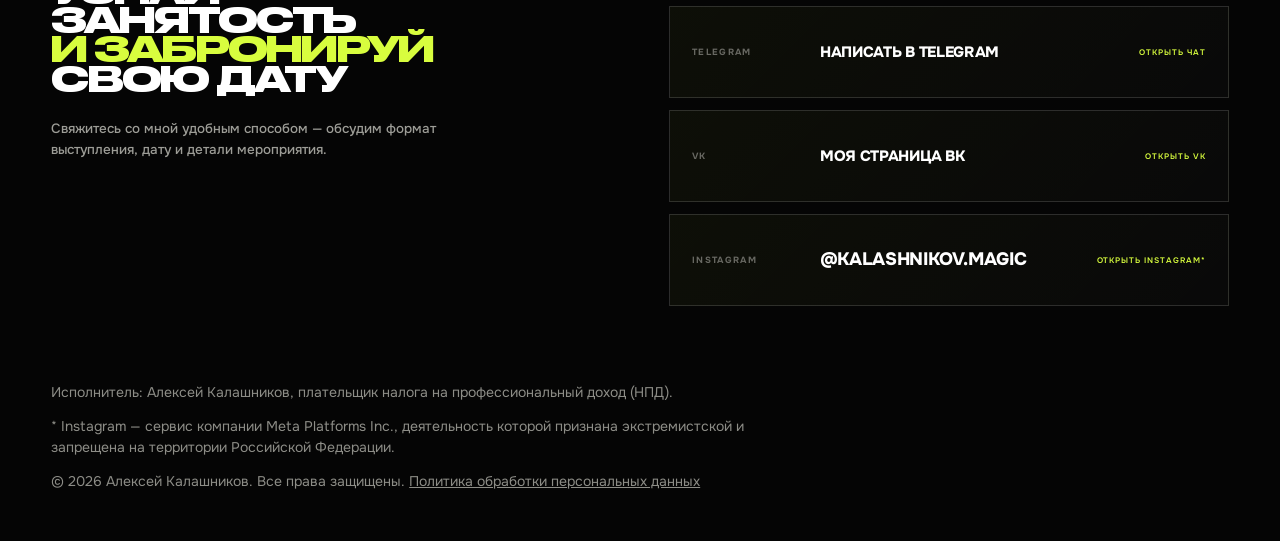
==== commit b0fc7a3b: "Уменьшить отступ перед контактами" ====
--- a/index.html
+++ b/index.html
@@ -60,7 +60,7 @@
 .dl{display:grid;grid-template-columns:1fr 1fr}.dl img{width:100%;height:100%;min-height:320px;object-fit:cover}
 .dl div{padding:clamp(24px,4vw,44px);display:flex;flex-direction:column;gap:20px;align-items:flex-start}.dl h3{font-size:clamp(1.8rem,4vw,3rem)}.dl p{margin:0;color:#cfcbc2}
 .x{position:absolute;top:12px;right:12px;width:44px;height:44px;border-radius:50%;border:0;background:rgba(5,5,5,.7);color:#fff;font-size:24px;cursor:pointer;z-index:2}
-.fm{display:grid;grid-template-columns:repeat(3,1fr);gap:18px;margin-top:48px}.scene5{position:relative;background:#050505;color:var(--bone);}.scene5__inner{width:min(76vw,1180px);margin:0 auto;padding:3vh 0 10vh;display:grid;grid-template-columns:repeat(2,minmax(0,1fr));gap:clamp(24px,3vw,48px)}.scene5__card{position:relative}.scene5__header{display:none}.scene5__header h2{margin:0;color:var(--bone);font:900 clamp(20px,2.2vw,34px)/.88 var(--d);letter-spacing:-.06em;text-transform:uppercase;white-space:nowrap}.scene5__video-wrap{position:relative;width:100%;border-radius:18px;overflow:hidden;background:#101010;box-shadow:0 26px 80px rgba(0,0,0,.45);transition:transform 500ms var(--ease),box-shadow 500ms var(--ease)}.scene5__video-wrap:hover{transform:translateY(-6px);box-shadow:0 34px 95px rgba(0,0,0,.58)}.scene5__video{display:block;width:100%;height:auto;aspect-ratio:9/16;object-fit:cover;background:#101010}.scene5__description{margin:18px 0 0;max-width:42ch;color:#8d8d87;text-align:left;font:500 clamp(12px,1vw,15px)/1.45 var(--b);letter-spacing:.04em}.scene5__booking-cta{display:inline-flex;align-items:center;justify-content:center;margin-top:18px;padding:14px 22px;color:var(--lime);text-decoration:none;border:1px solid rgba(216,253,62,.4);font:600 11px/1 var(--b);letter-spacing:.1em;text-transform:uppercase;transition:background .3s ease,color .3s ease,transform .3s ease}.scene5__booking-cta:hover{background:var(--lime);color:var(--ink);transform:translateY(-2px)}
+.fm{display:grid;grid-template-columns:repeat(3,1fr);gap:18px;margin-top:48px}.scene5{position:relative;background:#050505;color:var(--bone);}.scene5__inner{width:min(76vw,1180px);margin:0 auto;padding:3vh 0 4vh;display:grid;grid-template-columns:repeat(2,minmax(0,1fr));gap:clamp(24px,3vw,48px)}.scene5__card{position:relative}.scene5__header{display:none}.scene5__header h2{margin:0;color:var(--bone);font:900 clamp(20px,2.2vw,34px)/.88 var(--d);letter-spacing:-.06em;text-transform:uppercase;white-space:nowrap}.scene5__video-wrap{position:relative;width:100%;border-radius:18px;overflow:hidden;background:#101010;box-shadow:0 26px 80px rgba(0,0,0,.45);transition:transform 500ms var(--ease),box-shadow 500ms var(--ease)}.scene5__video-wrap:hover{transform:translateY(-6px);box-shadow:0 34px 95px rgba(0,0,0,.58)}.scene5__video{display:block;width:100%;height:auto;aspect-ratio:9/16;object-fit:cover;background:#101010}.scene5__description{margin:18px 0 0;max-width:42ch;color:#8d8d87;text-align:left;font:500 clamp(12px,1vw,15px)/1.45 var(--b);letter-spacing:.04em}.scene5__booking-cta{display:inline-flex;align-items:center;justify-content:center;margin-top:18px;padding:14px 22px;color:var(--lime);text-decoration:none;border:1px solid rgba(216,253,62,.4);font:600 11px/1 var(--b);letter-spacing:.1em;text-transform:uppercase;transition:background .3s ease,color .3s ease,transform .3s ease}.scene5__booking-cta:hover{background:var(--lime);color:var(--ink);transform:translateY(-2px)}
 .play i{width:64px;height:64px;border-radius:50%;background:var(--lime);display:grid;place-items:center;transition:transform .35s var(--ease)}.play:hover i{transform:scale(1.12)}
 .play i::before{content:"";border-left:18px solid var(--ink);border-block:11px solid transparent;margin-left:5px}
 .fc .btn{align-self:flex-start;padding:14px 24px;font-size:15px}
@@ -110,7 +110,7 @@
 .ev:nth-child(7) span{font-size:clamp(16px,4.2vw,22px)}
 .top{width:calc(100vw - 24px);max-width:calc(100vw - 24px)}
 .hero__in{width:100%;max-width:100%;padding-left:16px;padding-right:16px}
-.scene5__inner{width:100%;padding:2vh 6vw 12vh;display:flex;flex-direction:column;gap:11vh}.scene5__header{text-align:center;margin-bottom:3vh}.scene5__header h2{font-size:8.6vw}.scene5__description{text-align:center;margin:2.2vh 5vw 0;font-size:12px}.scene5__booking-cta{align-self:center;margin-top:16px}
+.scene5__inner{width:100%;padding:2vh 6vw 4vh;display:flex;flex-direction:column;gap:6vh}.scene5__header{text-align:center;margin-bottom:3vh}.scene5__header h2{font-size:8.6vw}.scene5__description{text-align:center;margin:2.2vh 5vw 0;font-size:12px}.scene5__booking-cta{align-self:center;margin-top:16px}
 .fm,.dl{grid-template-columns:1fr}.dl img{min-height:220px;max-height:260px}
 .facts .f,.f:nth-child(n){grid-column:span 6}.f{min-height:125px}.f:nth-child(5){flex-direction:column;align-items:flex-start}
 .grid{grid-template-columns:1fr 1fr}.ev,.ev:nth-child(n){grid-column:span 1;grid-row:span 1}.ev:nth-child(1),.ev:nth-child(4),.ev:nth-child(7){grid-column:span 2}
